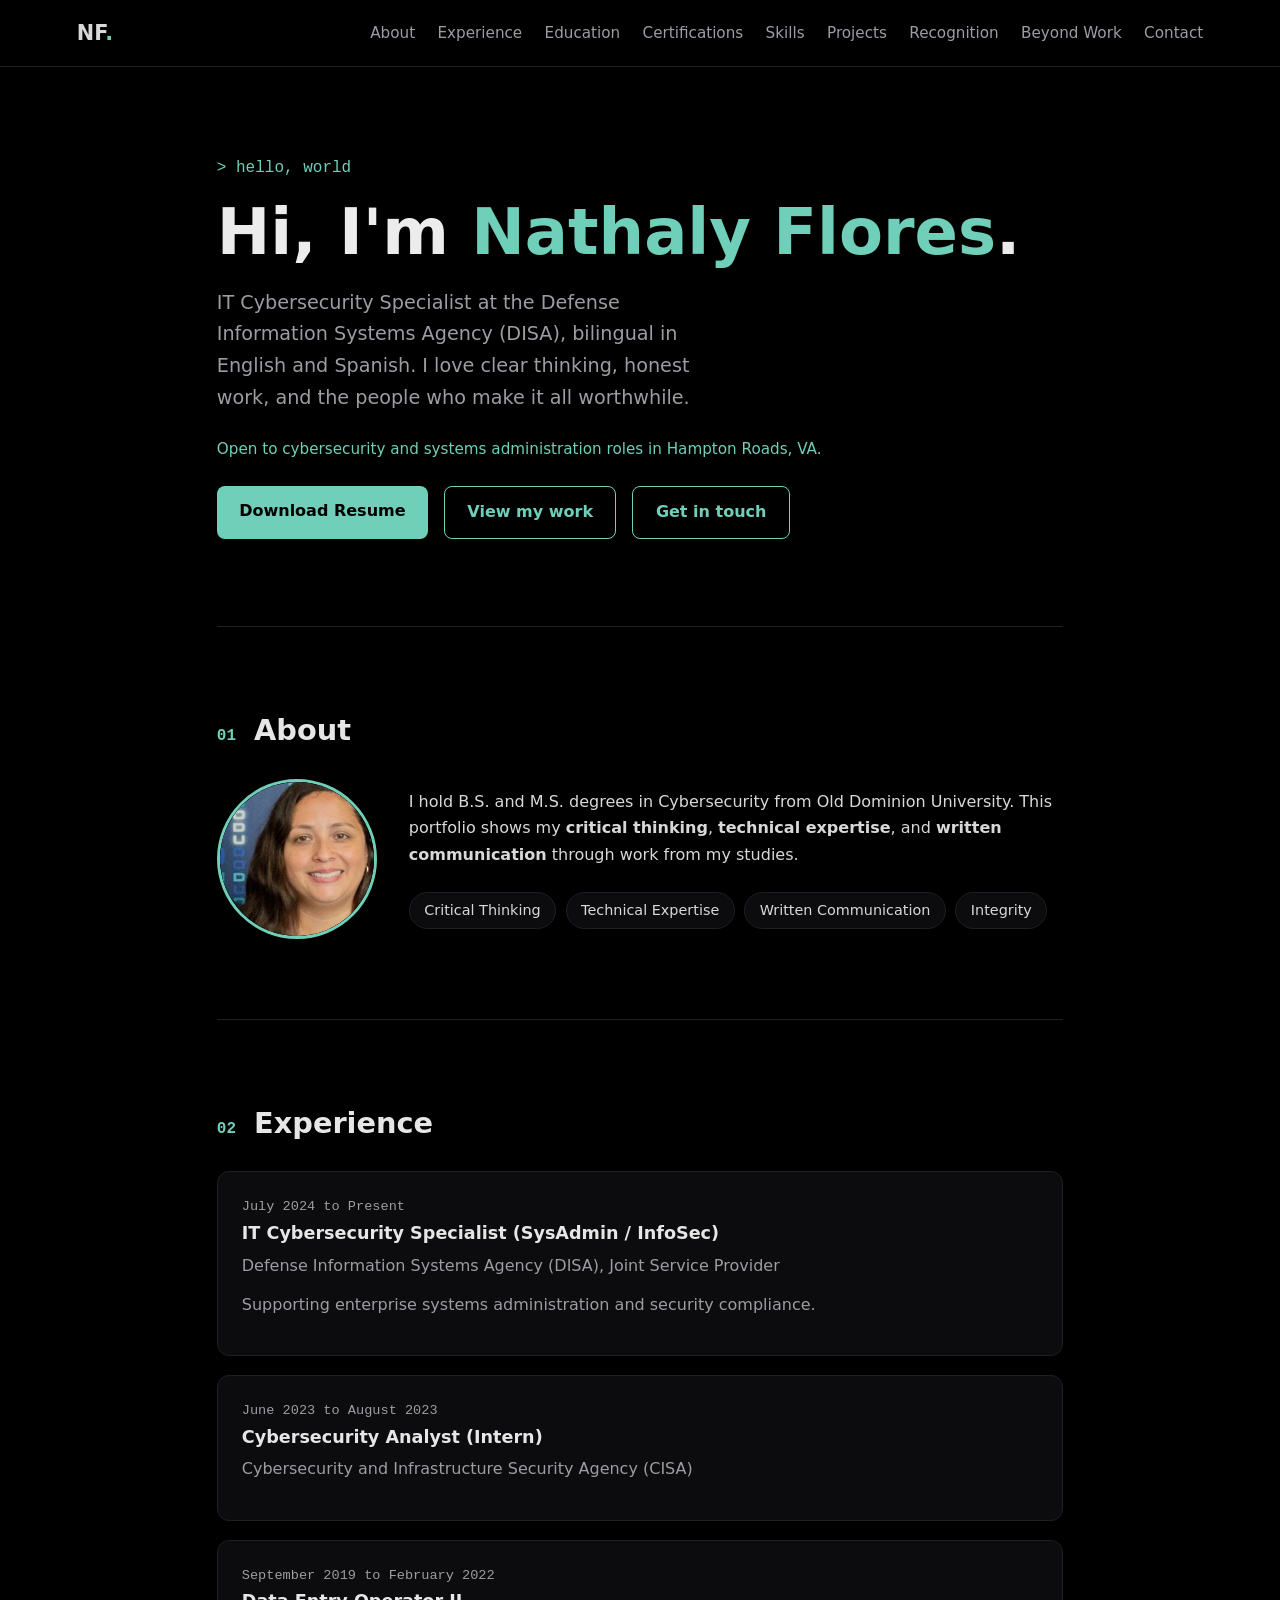
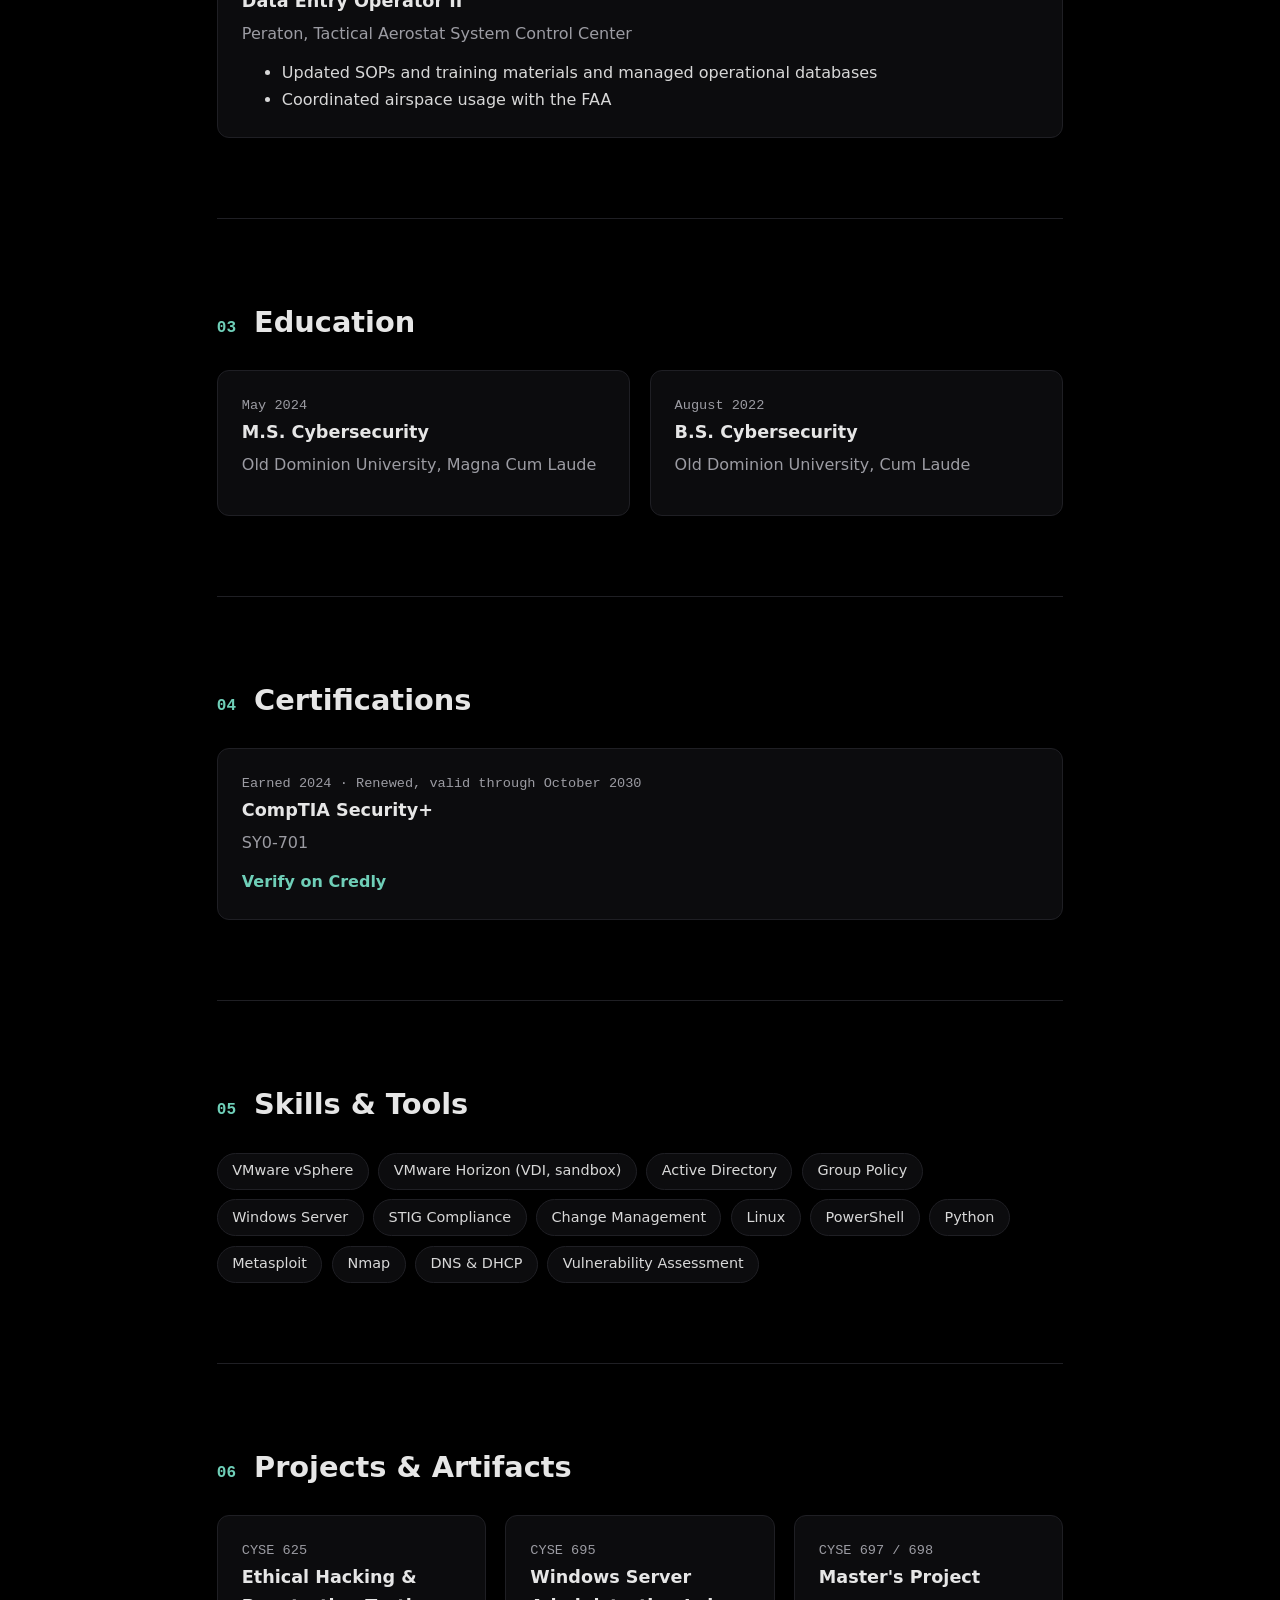
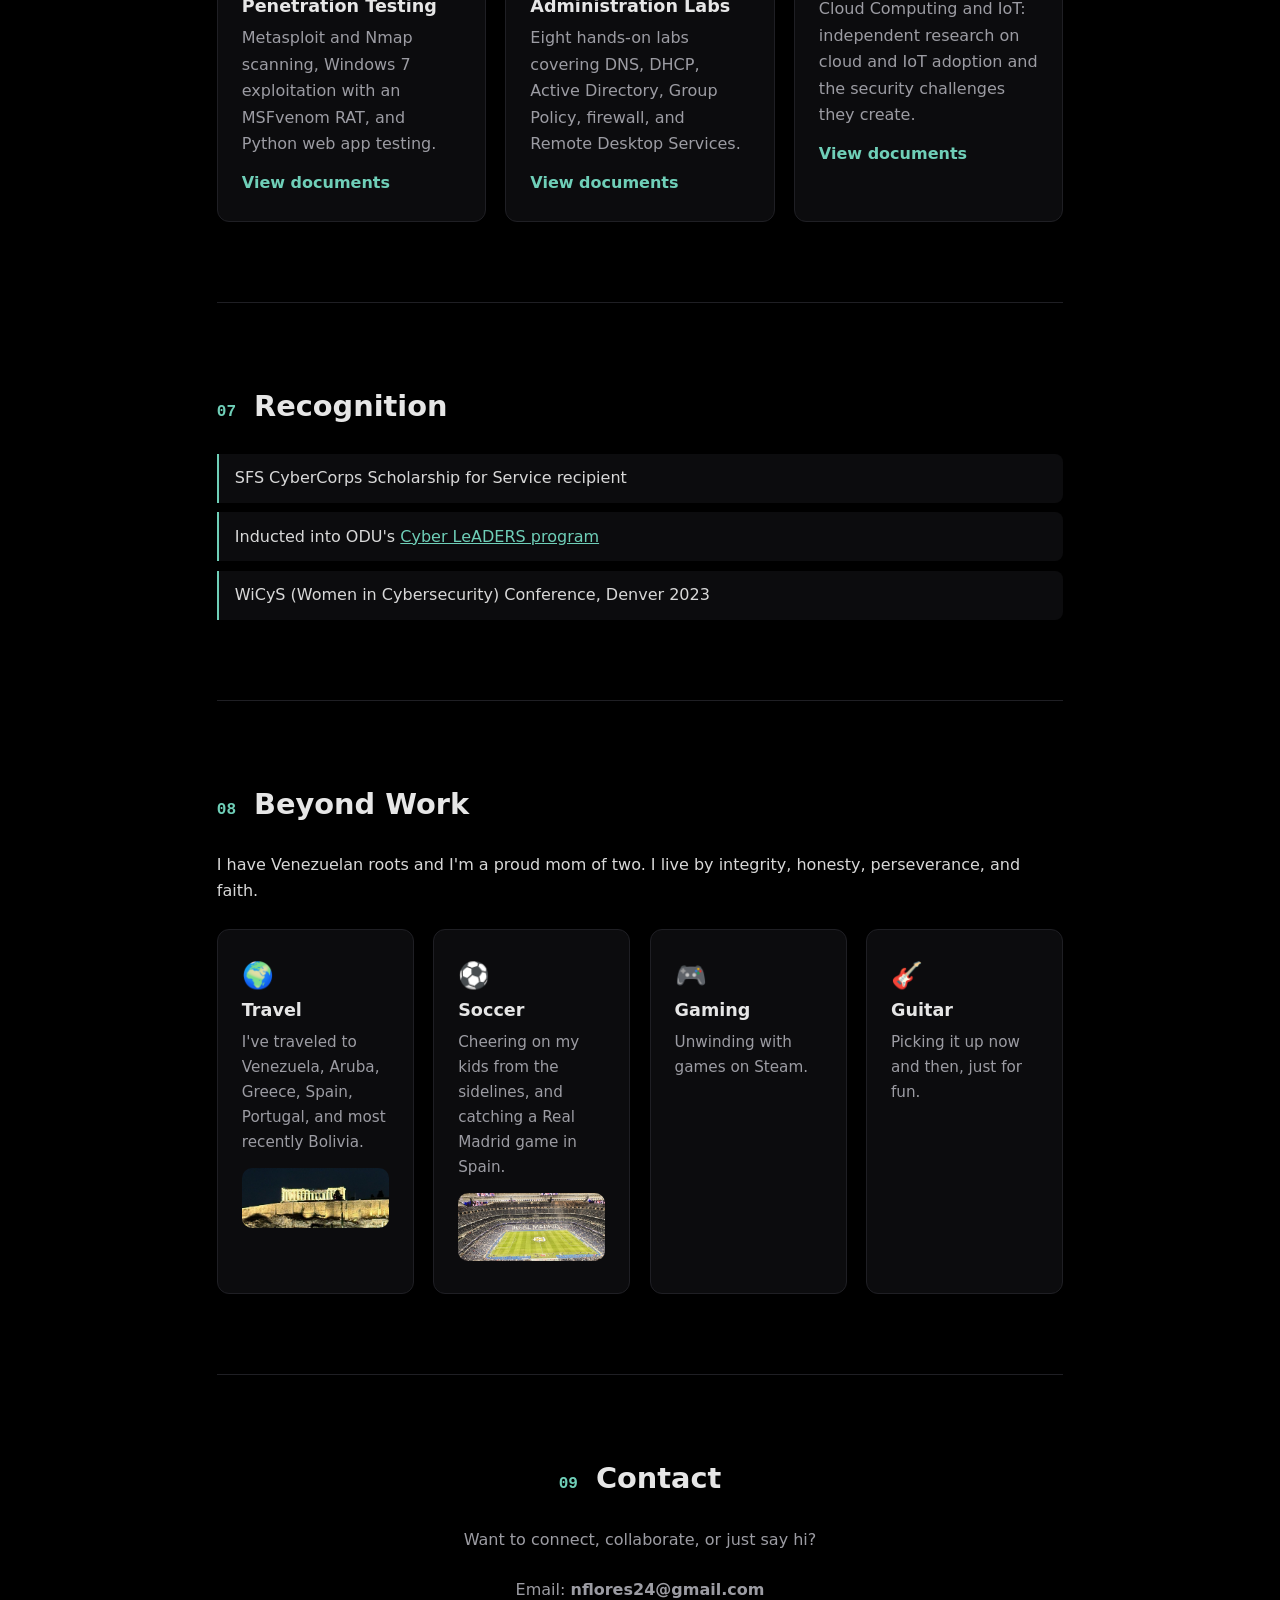
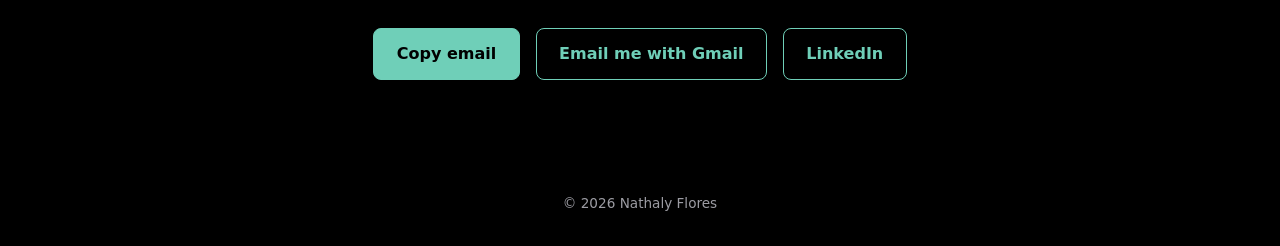
==== index.html @ aa234d03 "Add Credly verification link" ====
<!DOCTYPE html>
<html lang="en">
<head>
<meta charset="UTF-8">
<meta name="viewport" content="width=device-width, initial-scale=1">
<title>Nathaly Flores | Cybersecurity</title>
<meta name="description" content="Nathaly Flores, cybersecurity professional and Old Dominion University graduate.">
<link rel="icon" href="favicon.png" type="image/png">
<link rel="apple-touch-icon" href="apple-touch-icon.png">
<meta property="og:type" content="website">
<meta property="og:url" content="https://nathaly-flores.github.io/">
<meta property="og:title" content="Nathaly Flores | Cybersecurity">
<meta property="og:description" content="IT Cybersecurity Specialist, Security+ certified, M.S. Cybersecurity from Old Dominion University.">
<meta property="og:image" content="https://nathaly-flores.github.io/og-image.png">
<meta name="twitter:card" content="summary_large_image">
<link rel="stylesheet" href="style.css?v=7">
</head>
<body>
<a class="skip" href="#main">Skip to content</a>
<header class="nav">
  <a class="logo" href="#top">NF<span>.</span></a>
  <nav aria-label="Main">
    <a href="#about">About</a><a href="#experience">Experience</a><a href="#education">Education</a><a href="#certifications">Certifications</a><a href="#skills">Skills</a><a href="#projects">Projects</a><a href="#recognition">Recognition</a><a href="#beyond">Beyond Work</a><a href="#contact">Contact</a>
  </nav>
</header>
<main id="main">
<section class="hero" id="top">
  <p class="eyebrow">&gt; hello, world</p>
  <h1>Hi, I'm <span class="accent">Nathaly Flores</span>.</h1>
  <p class="lead">IT Cybersecurity Specialist at the Defense Information Systems Agency (DISA), bilingual in English and Spanish. I love clear thinking, honest work, and the people who make it all worthwhile.</p>
  <p class="open-to">Open to cybersecurity and systems administration roles in Hampton Roads, VA.</p>
  <div class="cta"><a class="btn" href="docs/Nathaly_Flores_Resume.pdf" target="_blank" rel="noopener">Download Resume</a><a class="btn ghost" href="#projects">View my work</a><a class="btn ghost" href="#contact">Get in touch</a></div>
</section>
<section id="about">
  <h2><span class="num">01</span> About</h2>
  <div class="about-wrap"><img class="headshot" src="headshot.jpg?v=2" alt="Nathaly Flores" width="160" height="160"><div>
    <p>I hold B.S. and M.S. degrees in Cybersecurity from Old Dominion University. This portfolio shows my <strong>critical thinking</strong>, <strong>technical expertise</strong>, and <strong>written communication</strong> through work from my studies.</p>
  <ul class="tags" aria-label="Strengths"><li>Critical Thinking</li><li>Technical Expertise</li><li>Written Communication</li><li>Integrity</li></ul>
  </div></div>
</section>
<section id="experience">
  <h2><span class="num">02</span> Experience</h2>
  <div class="grid one">
    <article class="card"><p class="meta">July 2024 to Present</p><h3>IT Cybersecurity Specialist (SysAdmin / InfoSec)</h3><p>Defense Information Systems Agency (DISA), Joint Service Provider</p><p>Supporting enterprise systems administration and security compliance.</p></article>
    <article class="card"><p class="meta">June 2023 to August 2023</p><h3>Cybersecurity Analyst (Intern)</h3><p>Cybersecurity and Infrastructure Security Agency (CISA)</p></article>
    <article class="card"><p class="meta">September 2019 to February 2022</p><h3>Data Entry Operator II</h3><p>Peraton, Tactical Aerostat System Control Center</p><ul><li>Updated SOPs and training materials and managed operational databases</li><li>Coordinated airspace usage with the FAA</li></ul></article>
  </div>
</section>
<section id="education">
  <h2><span class="num">03</span> Education</h2>
  <div class="grid two">
    <article class="card"><p class="meta">May 2024</p><h3>M.S. Cybersecurity</h3><p>Old Dominion University, Magna Cum Laude</p></article>
    <article class="card"><p class="meta">August 2022</p><h3>B.S. Cybersecurity</h3><p>Old Dominion University, Cum Laude</p></article>
  </div>
</section>
<section id="certifications">
  <h2><span class="num">04</span> Certifications</h2>
  <div class="grid two">
    <article class="card"><p class="meta">Earned 2024 &middot; Renewed, valid through October 2030</p><h3>CompTIA Security+</h3><p>SY0-701</p><a href="https://www.credly.com/badges/e518ff5c-3760-4cd5-b169-6aeed99cee49" target="_blank" rel="noopener">Verify on Credly<span class="sr-only"> (opens in new tab)</span></a></article>
  </div>
</section>
<section id="skills">
  <h2><span class="num">05</span> Skills &amp; Tools</h2>
  <ul class="tags" aria-label="Skills and tools"><li>VMware vSphere</li><li>VMware Horizon (VDI, sandbox)</li><li>Active Directory</li><li>Group Policy</li><li>Windows Server</li><li>STIG Compliance</li><li>Change Management</li><li>Linux</li><li>PowerShell</li><li>Python</li><li>Metasploit</li><li>Nmap</li><li>DNS &amp; DHCP</li><li>Vulnerability Assessment</li></ul>
</section>
<section id="projects">
  <h2><span class="num">06</span> Projects &amp; Artifacts</h2>
  <div class="grid three">
    <article class="card"><p class="meta">CYSE 625</p><h3>Ethical Hacking &amp; Penetration Testing</h3><p>Metasploit and Nmap scanning, Windows 7 exploitation with an MSFvenom RAT, and Python web app testing.</p><a href="projects.html#cyse625" target="_blank" rel="noopener">View documents<span class="sr-only"> (opens in new tab)</span></a></article>
    <article class="card"><p class="meta">CYSE 695</p><h3>Windows Server Administration Labs</h3><p>Eight hands-on labs covering DNS, DHCP, Active Directory, Group Policy, firewall, and Remote Desktop Services.</p><a href="projects.html#cyse695" target="_blank" rel="noopener">View documents<span class="sr-only"> (opens in new tab)</span></a></article>
    <article class="card"><p class="meta">CYSE 697 / 698</p><h3>Master's Project</h3><p>Cloud Computing and IoT: independent research on cloud and IoT adoption and the security challenges they create.</p><a href="docs/CYSE698_Masters_Project.pdf" target="_blank" rel="noopener">View documents<span class="sr-only"> (opens in new tab)</span></a></article>
  </div>
</section>
<section id="recognition">
  <h2><span class="num">07</span> Recognition</h2>
  <ul class="rec">
    <li>SFS CyberCorps Scholarship for Service recipient</li>
    <li>Inducted into ODU's <a href="https://ww1.odu.edu/news/2022/9/cyber_leaders" target="_blank" rel="noopener">Cyber LeADERS program<span class="sr-only"> (opens in new tab)</span></a></li>
    <li>WiCyS (Women in Cybersecurity) Conference, Denver 2023</li>
  </ul>
</section>
<section id="beyond">
  <h2><span class="num">08</span> Beyond Work</h2>
  <p>I have Venezuelan roots and I'm a proud mom of two. I live by integrity, honesty, perseverance, and faith.</p>
  <div class="grid four">
    <div class="mini"><span aria-hidden="true">🌍</span><h3>Travel</h3><p>I've traveled to Venezuela, Aruba, Greece, Spain, Portugal, and most recently Bolivia.</p><img class="travel" src="acropolis.jpg?v=1" alt="The Acropolis in Athens, Greece, lit up at night" loading="lazy"></div>
    <div class="mini"><span aria-hidden="true">⚽</span><h3>Soccer</h3><p>Cheering on my kids from the sidelines, and catching a Real Madrid game in Spain.</p><img class="travel" src="soccer.jpg?v=1" alt="Real Madrid stadium in Madrid, Spain" loading="lazy"></div>
    <div class="mini"><span aria-hidden="true">🎮</span><h3>Gaming</h3><p>Unwinding with games on Steam.</p></div>
    <div class="mini"><span aria-hidden="true">🎸</span><h3>Guitar</h3><p>Picking it up now and then, just for fun.</p></div>
  </div>
</section>
<section id="contact" class="contact">
  <h2><span class="num">09</span> Contact</h2>
  <p>Want to connect, collaborate, or just say hi?</p>
  <p class="email-line">Email: <strong>nflores24@gmail.com</strong></p>
  <div class="cta"><button class="btn" type="button" onclick="navigator.clipboard.writeText('nflores24@gmail.com').then(()=>{this.textContent='Copied!'})">Copy email</button><a class="btn ghost" href="https://mail.google.com/mail/?view=cm&amp;fs=1&amp;to=nflores24@gmail.com" target="_blank" rel="noopener">Email me with Gmail</a><a class="btn ghost" href="https://www.linkedin.com/in/nathaly-flores-a7225b17a/" target="_blank" rel="noopener">LinkedIn</a></div>
</section>
</main>
<footer><p>&copy; 2026 Nathaly Flores</p></footer>
</body>
</html>
---- style.css ----
:root{--bg:#000;--panel:#0c0c0e;--text:#d8d8d8;--muted:#9c9ca3;--accent:#6fcfb8;--warm:#e0a98a;--border:#1f1f24}
*{box-sizing:border-box;margin:0}
html{scroll-behavior:smooth}
body{font-family:system-ui,-apple-system,"Segoe UI",Roboto,sans-serif;background:var(--bg);color:var(--text);line-height:1.65}
a{color:var(--accent)}
a:focus-visible{outline:2px solid var(--warm);outline-offset:3px}
.skip{position:absolute;left:-999px}.skip:focus{left:1rem;top:1rem;background:var(--accent);color:#000;padding:.5rem;z-index:10}
.nav{position:sticky;top:0;display:flex;justify-content:space-between;align-items:center;padding:1rem 6vw;background:rgba(0,0,0,.88);backdrop-filter:blur(8px);border-bottom:1px solid var(--border);z-index:5}
.logo{font-weight:800;font-size:1.3rem;color:var(--text);text-decoration:none}.logo span{color:var(--accent)}
nav a{color:var(--muted);text-decoration:none;margin-left:1.4rem;font-size:.95rem}nav a:hover{color:var(--accent)}
main{max-width:1000px;margin:0 auto;padding:0 6vw}
section{padding:5rem 0;border-bottom:1px solid var(--border)}
.hero{min-height:560px;display:flex;flex-direction:column;justify-content:center}
.eyebrow{font-family:ui-monospace,Menlo,monospace;color:var(--accent);margin-bottom:1rem}
h1{font-size:clamp(2.3rem,6vw,4rem);line-height:1.1;color:#ececec}
h2,h3{color:#e6e6e6}
.accent{color:var(--accent)}
.lead{font-size:1.2rem;color:var(--muted);max-width:42ch;margin:1.2rem 0 2rem}
.cta{display:flex;gap:1rem;flex-wrap:wrap}
.btn{display:inline-block;padding:.75rem 1.4rem;border-radius:8px;background:var(--accent);color:#000;font-weight:600;text-decoration:none}
.btn.ghost{background:transparent;color:var(--accent);border:1px solid var(--accent)}
h2{font-size:1.8rem;margin-bottom:1.5rem}.num{font-family:ui-monospace,monospace;color:var(--accent);font-size:1rem;margin-right:.5rem}
h3{font-size:1.1rem;margin-bottom:.3rem}
.muted,.meta{color:var(--muted)}.meta{font-family:ui-monospace,monospace;font-size:.85rem}
.tags{list-style:none;padding:0;display:flex;flex-wrap:wrap;gap:.6rem;margin-top:1.5rem}
.tags li{border:1px solid var(--border);background:var(--panel);padding:.35rem .9rem;border-radius:999px;font-size:.9rem}
.grid{display:grid;gap:1.2rem;margin-top:1.5rem}.two{grid-template-columns:repeat(auto-fit,minmax(260px,1fr))}.three{grid-template-columns:repeat(auto-fit,minmax(240px,1fr))}.four{grid-template-columns:repeat(auto-fit,minmax(180px,1fr))}
.card,.mini{background:var(--panel);border:1px solid var(--border);border-radius:12px;padding:1.5rem}
.card:hover{border-color:#2f5f55}
.placeholder{border-style:dashed}.placeholder p{color:var(--muted);margin-bottom:.8rem}
.soon{font-size:.9rem;color:var(--muted);font-style:italic}
.badge{display:inline-block;font-size:.75rem;background:rgba(224,169,138,.12);color:var(--warm);padding:.15rem .6rem;border-radius:6px;margin-bottom:.7rem}
.mini span{font-size:1.6rem}.mini p{color:var(--muted);font-size:.95rem}
.contact{text-align:center;border:none}.contact p{color:var(--muted);margin-bottom:1.5rem}
footer{text-align:center;padding:2rem;color:var(--muted);font-size:.85rem}
@media(max-width:640px){nav{display:none}section{padding:3.5rem 0}}
@media(prefers-reduced-motion:reduce){html{scroll-behavior:auto}}
.card a{font-weight:600;text-decoration:none}.card a:hover{text-decoration:underline}
.card p:not(.meta){color:var(--muted);margin-bottom:.8rem}
.rec{list-style:none;padding:0;display:grid;gap:.6rem}
.rec li{padding:.7rem 1rem;border-left:2px solid var(--accent);background:var(--panel);border-radius:0 8px 8px 0}
.sr-only{position:absolute;width:1px;height:1px;overflow:hidden;clip:rect(0 0 0 0)}
.one{grid-template-columns:1fr}
button.btn{border:0;font:inherit;font-weight:600;cursor:pointer}.email-line{margin-bottom:1rem}
#contact .cta{display:flex;justify-content:center;flex-wrap:wrap;gap:1rem}#contact button.btn{font-size:1rem;padding:.75rem 1.4rem;border:1px solid var(--accent)}

.about-wrap{display:flex;gap:2rem;align-items:center}.headshot{width:160px;height:160px;border-radius:50%;border:3px solid var(--accent,#6fcfb8);flex-shrink:0;object-fit:cover}.travel{width:100%;border-radius:10px;margin-top:.8rem}
@media(max-width:640px){.about-wrap{flex-direction:column;text-align:center}}
.open-to{color:var(--accent,#6fcfb8);font-size:.95rem;margin:-.5rem 0 1.5rem}
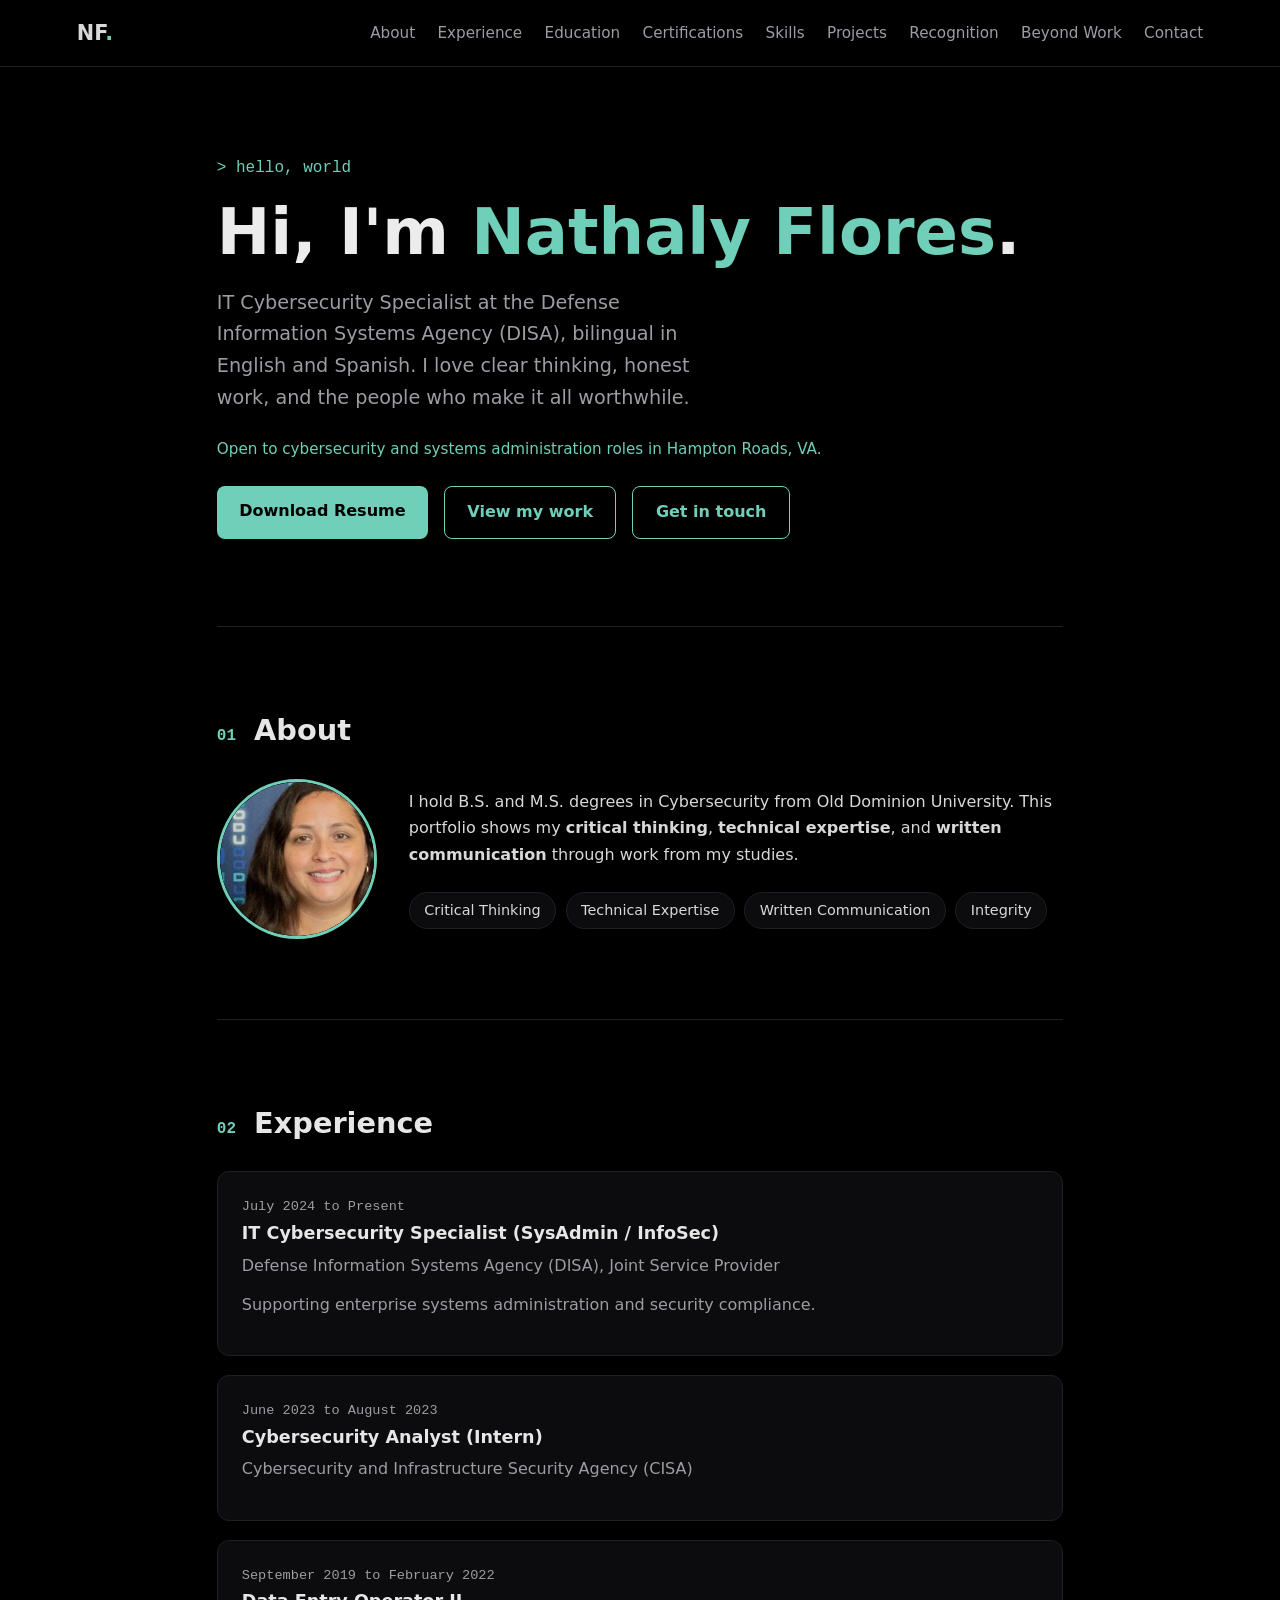
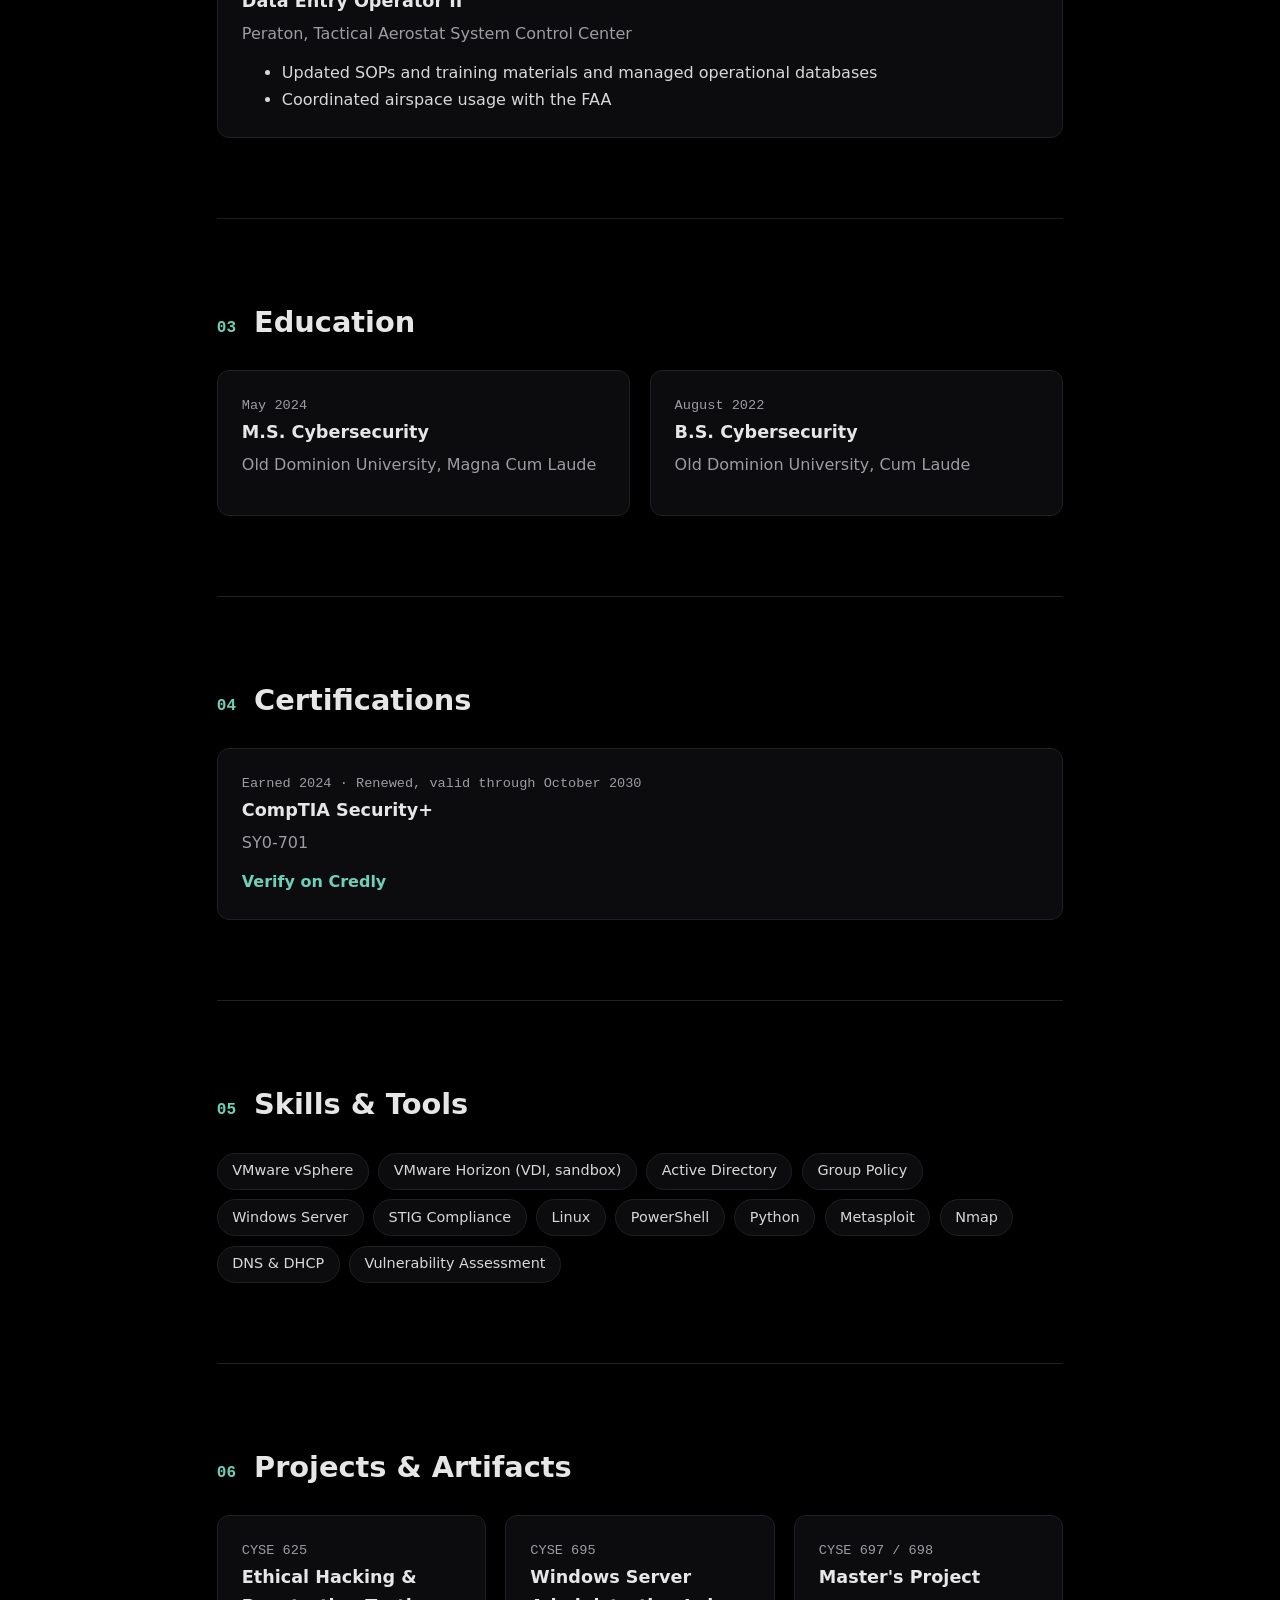
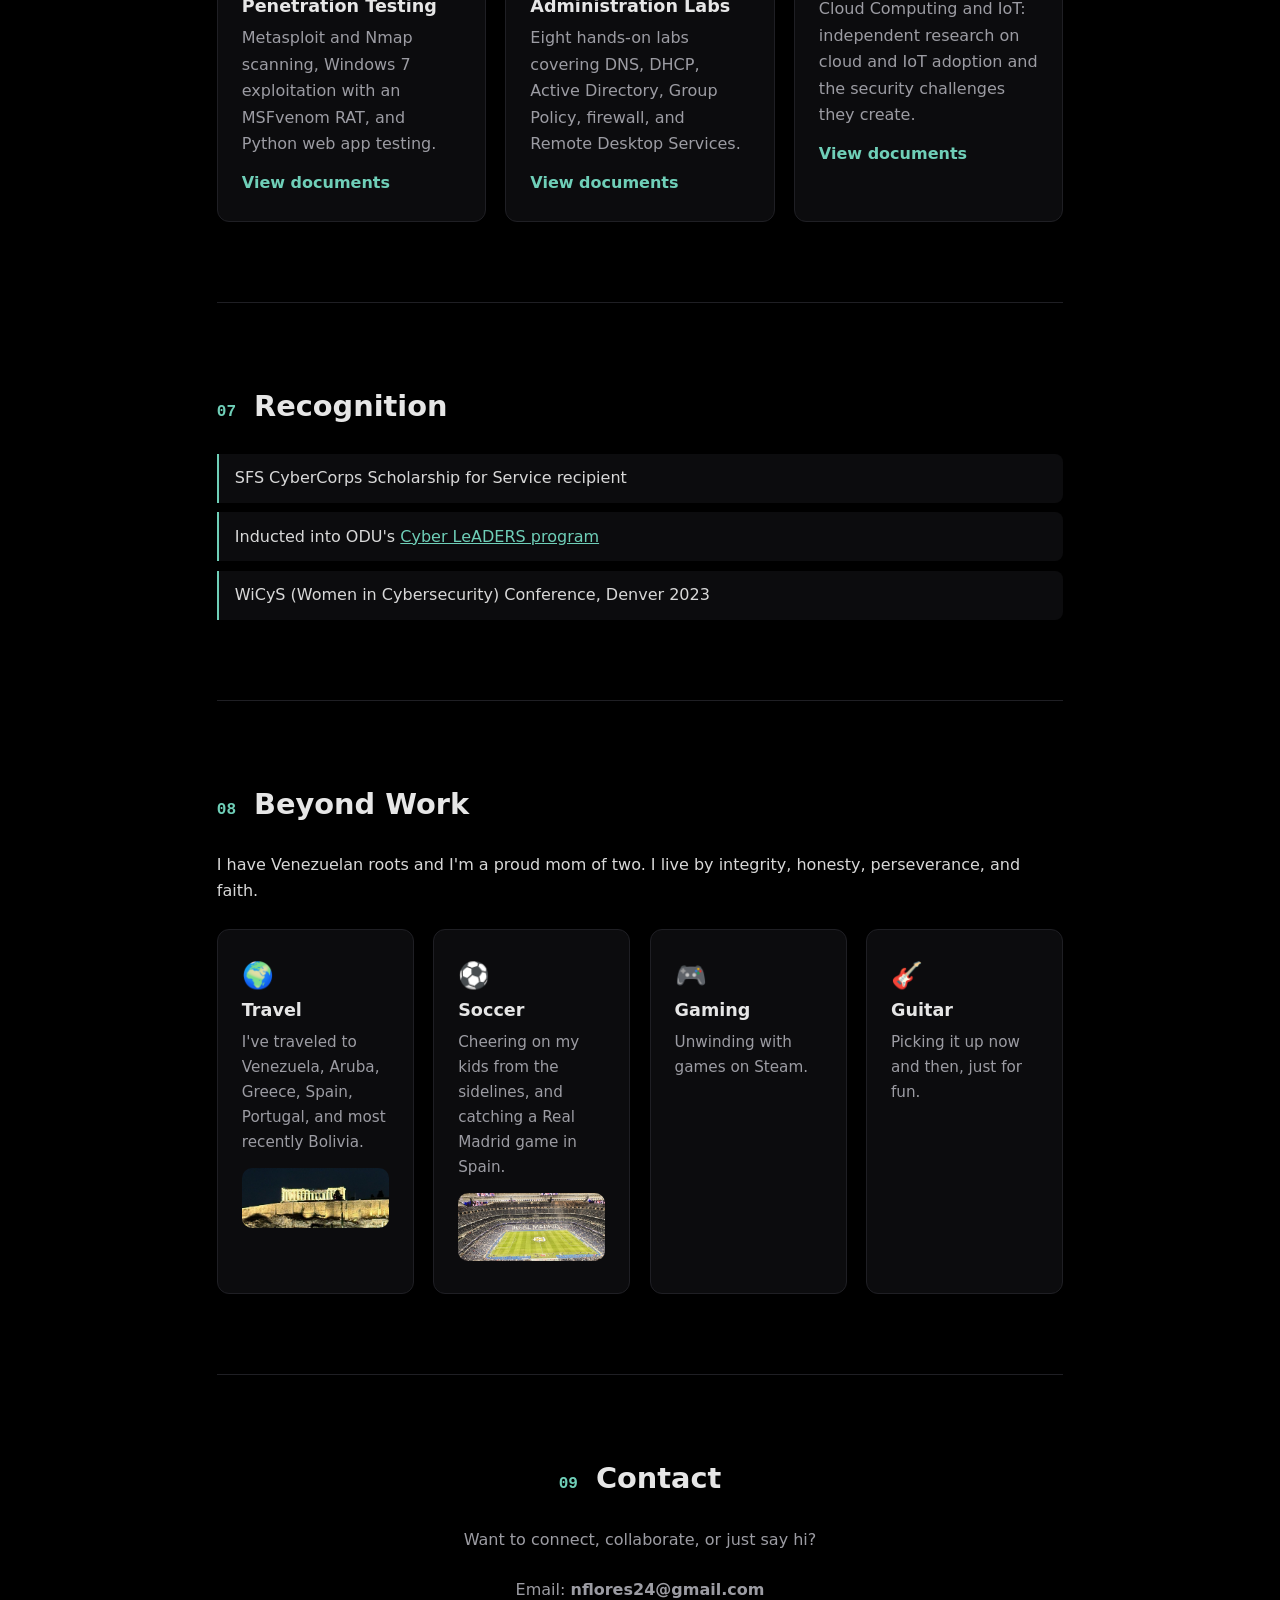
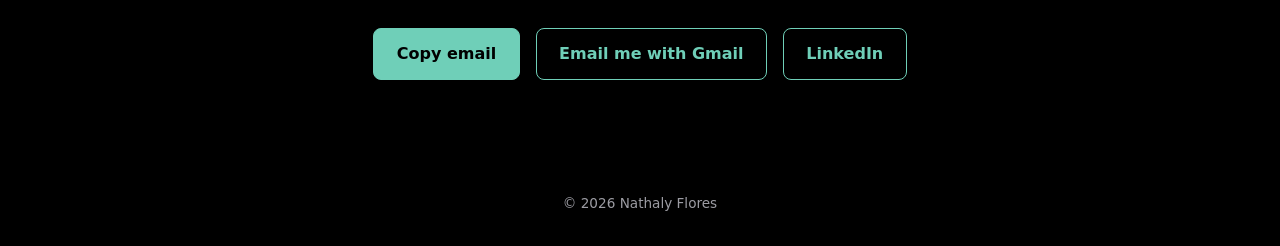
==== commit 030af097: "Remove Change Management skill" ====
--- a/index.html
+++ b/index.html
@@ -61,7 +61,7 @@
 </section>
 <section id="skills">
   <h2><span class="num">05</span> Skills &amp; Tools</h2>
-  <ul class="tags" aria-label="Skills and tools"><li>VMware vSphere</li><li>VMware Horizon (VDI, sandbox)</li><li>Active Directory</li><li>Group Policy</li><li>Windows Server</li><li>STIG Compliance</li><li>Change Management</li><li>Linux</li><li>PowerShell</li><li>Python</li><li>Metasploit</li><li>Nmap</li><li>DNS &amp; DHCP</li><li>Vulnerability Assessment</li></ul>
+  <ul class="tags" aria-label="Skills and tools"><li>VMware vSphere</li><li>VMware Horizon (VDI, sandbox)</li><li>Active Directory</li><li>Group Policy</li><li>Windows Server</li><li>STIG Compliance</li><li>Linux</li><li>PowerShell</li><li>Python</li><li>Metasploit</li><li>Nmap</li><li>DNS &amp; DHCP</li><li>Vulnerability Assessment</li></ul>
 </section>
 <section id="projects">
   <h2><span class="num">06</span> Projects &amp; Artifacts</h2>
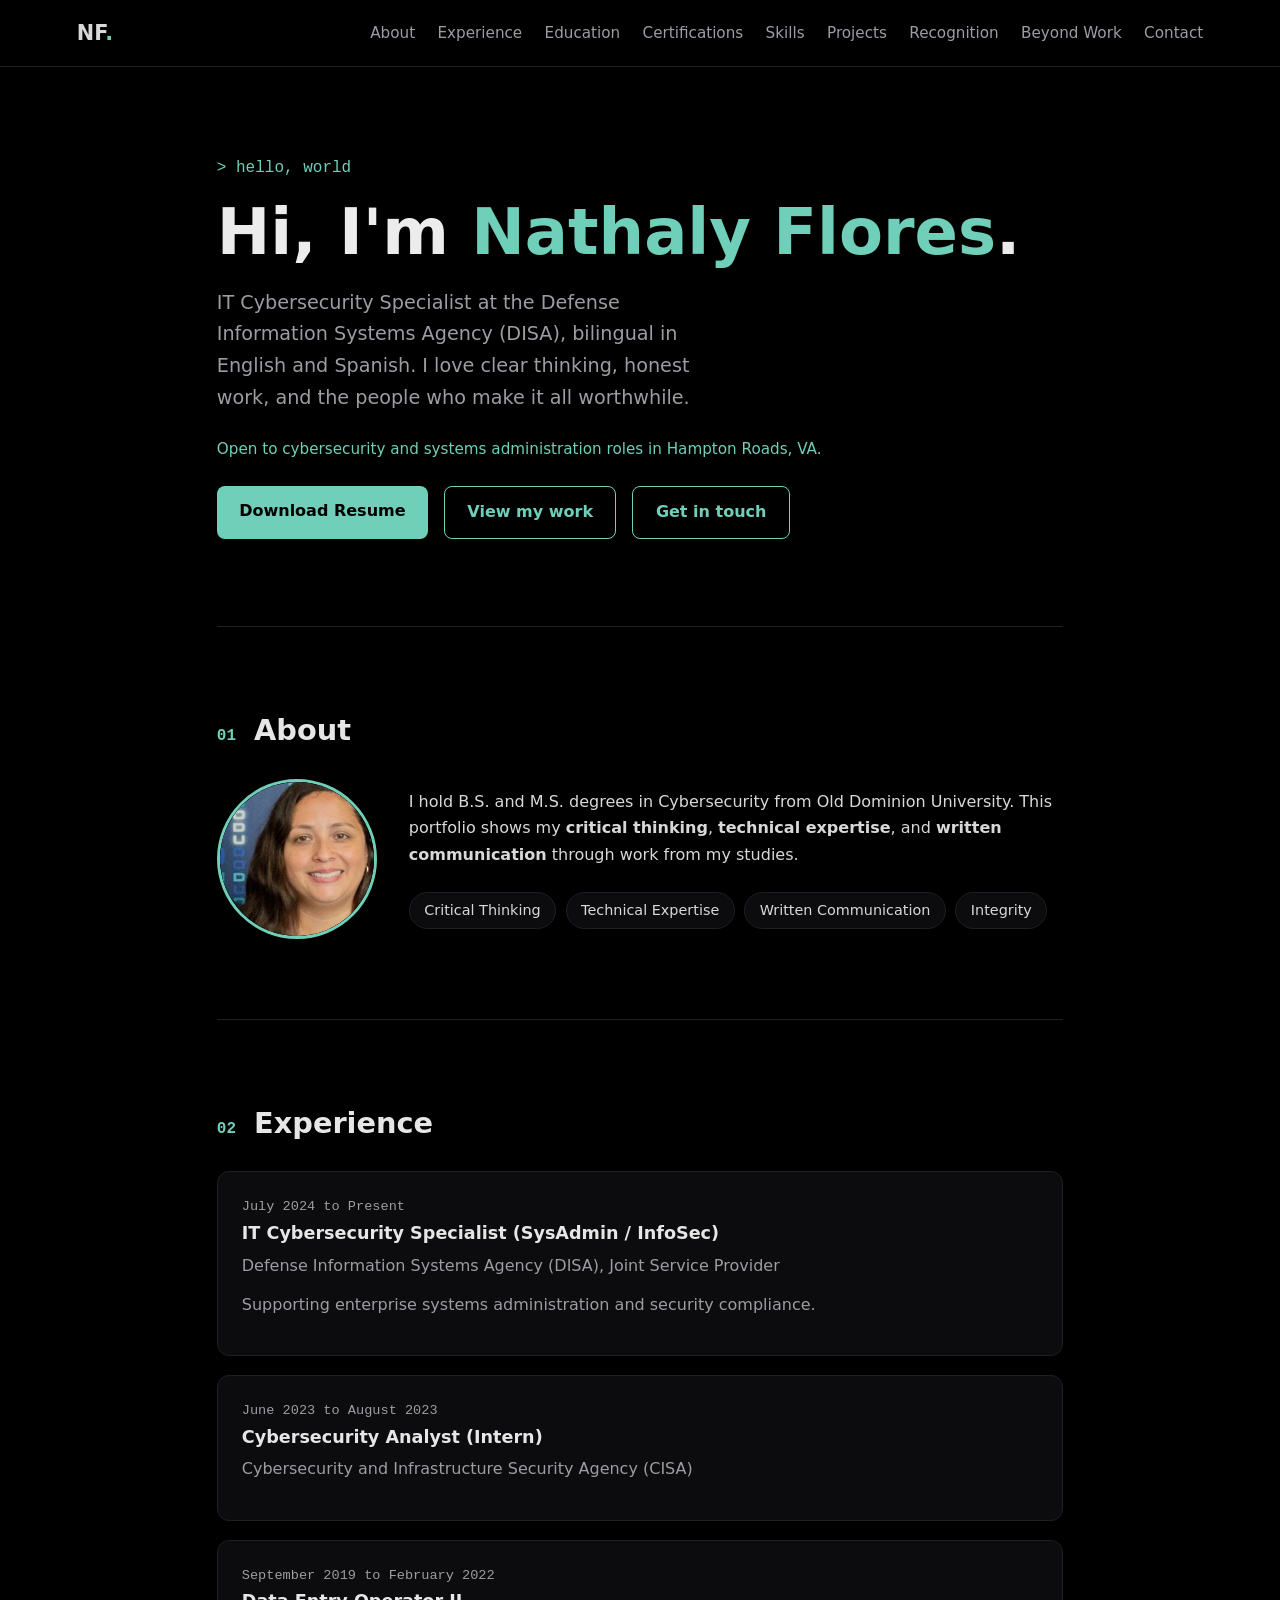
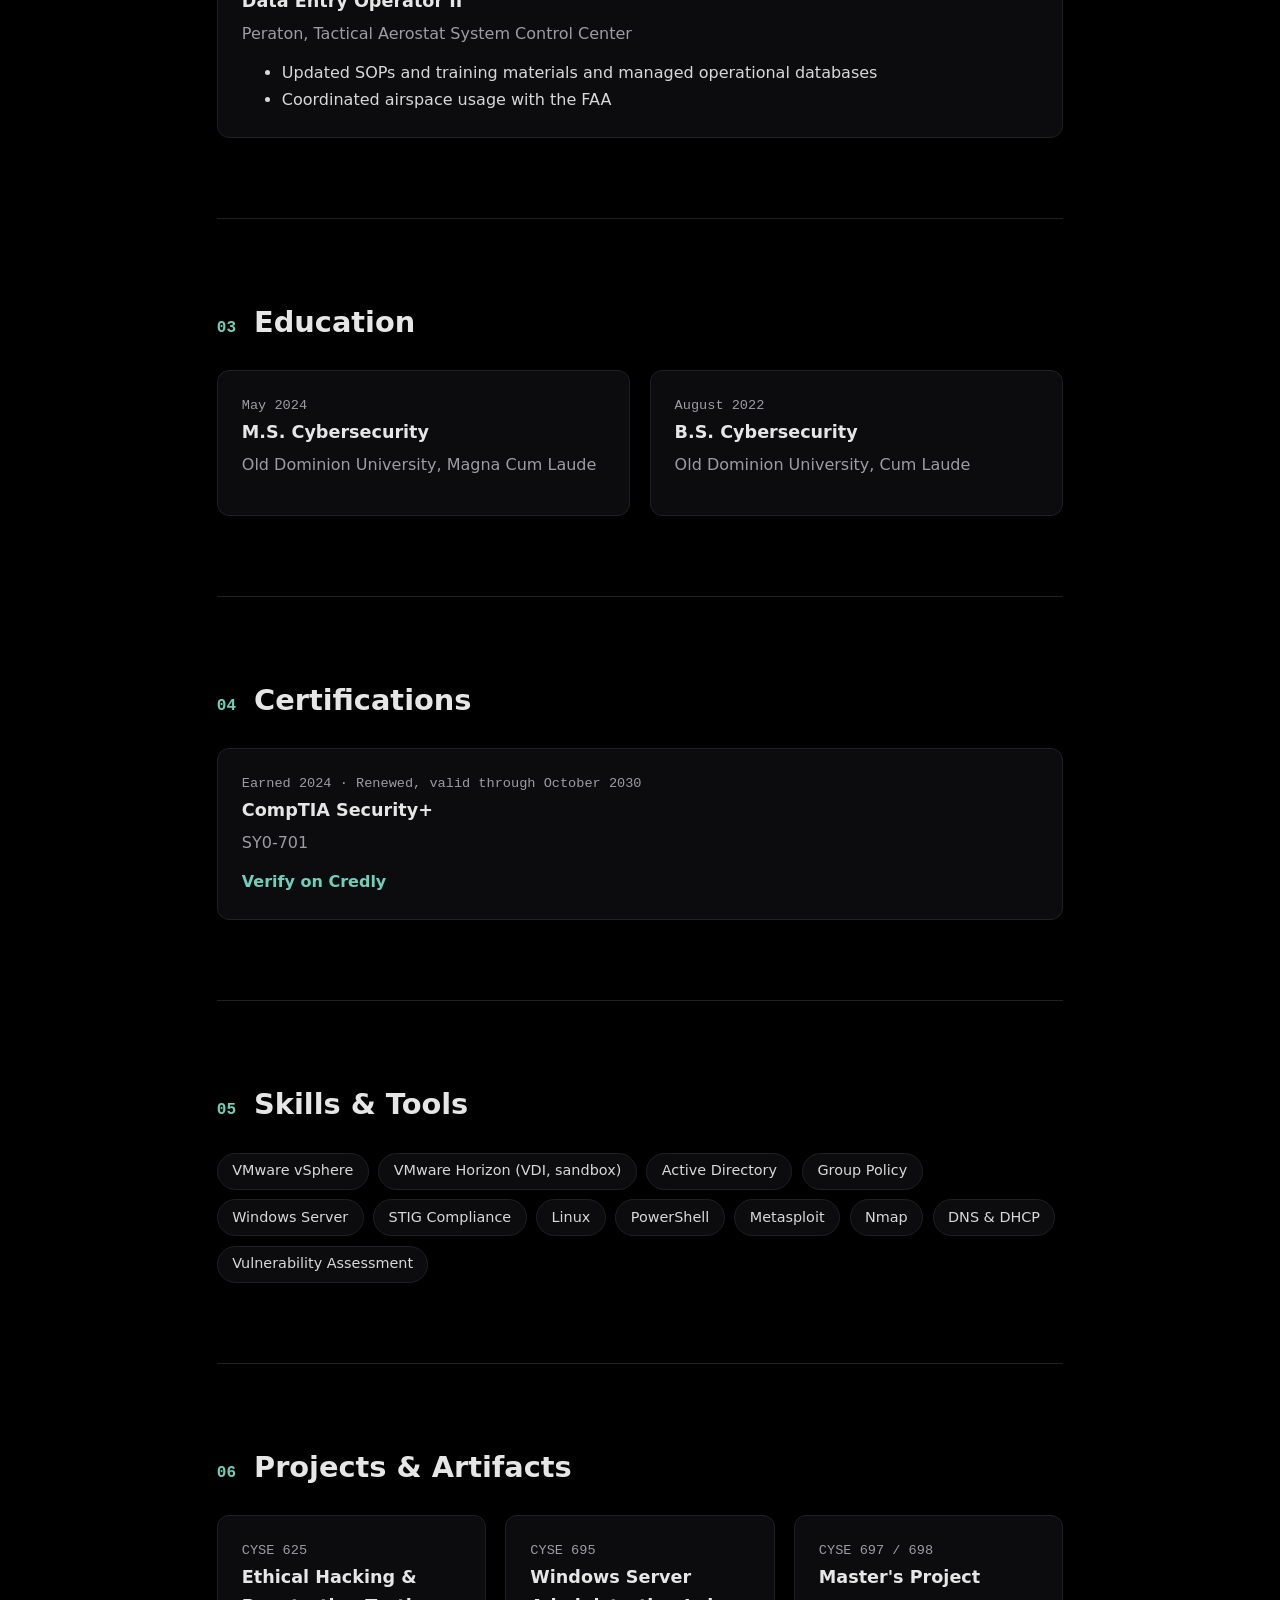
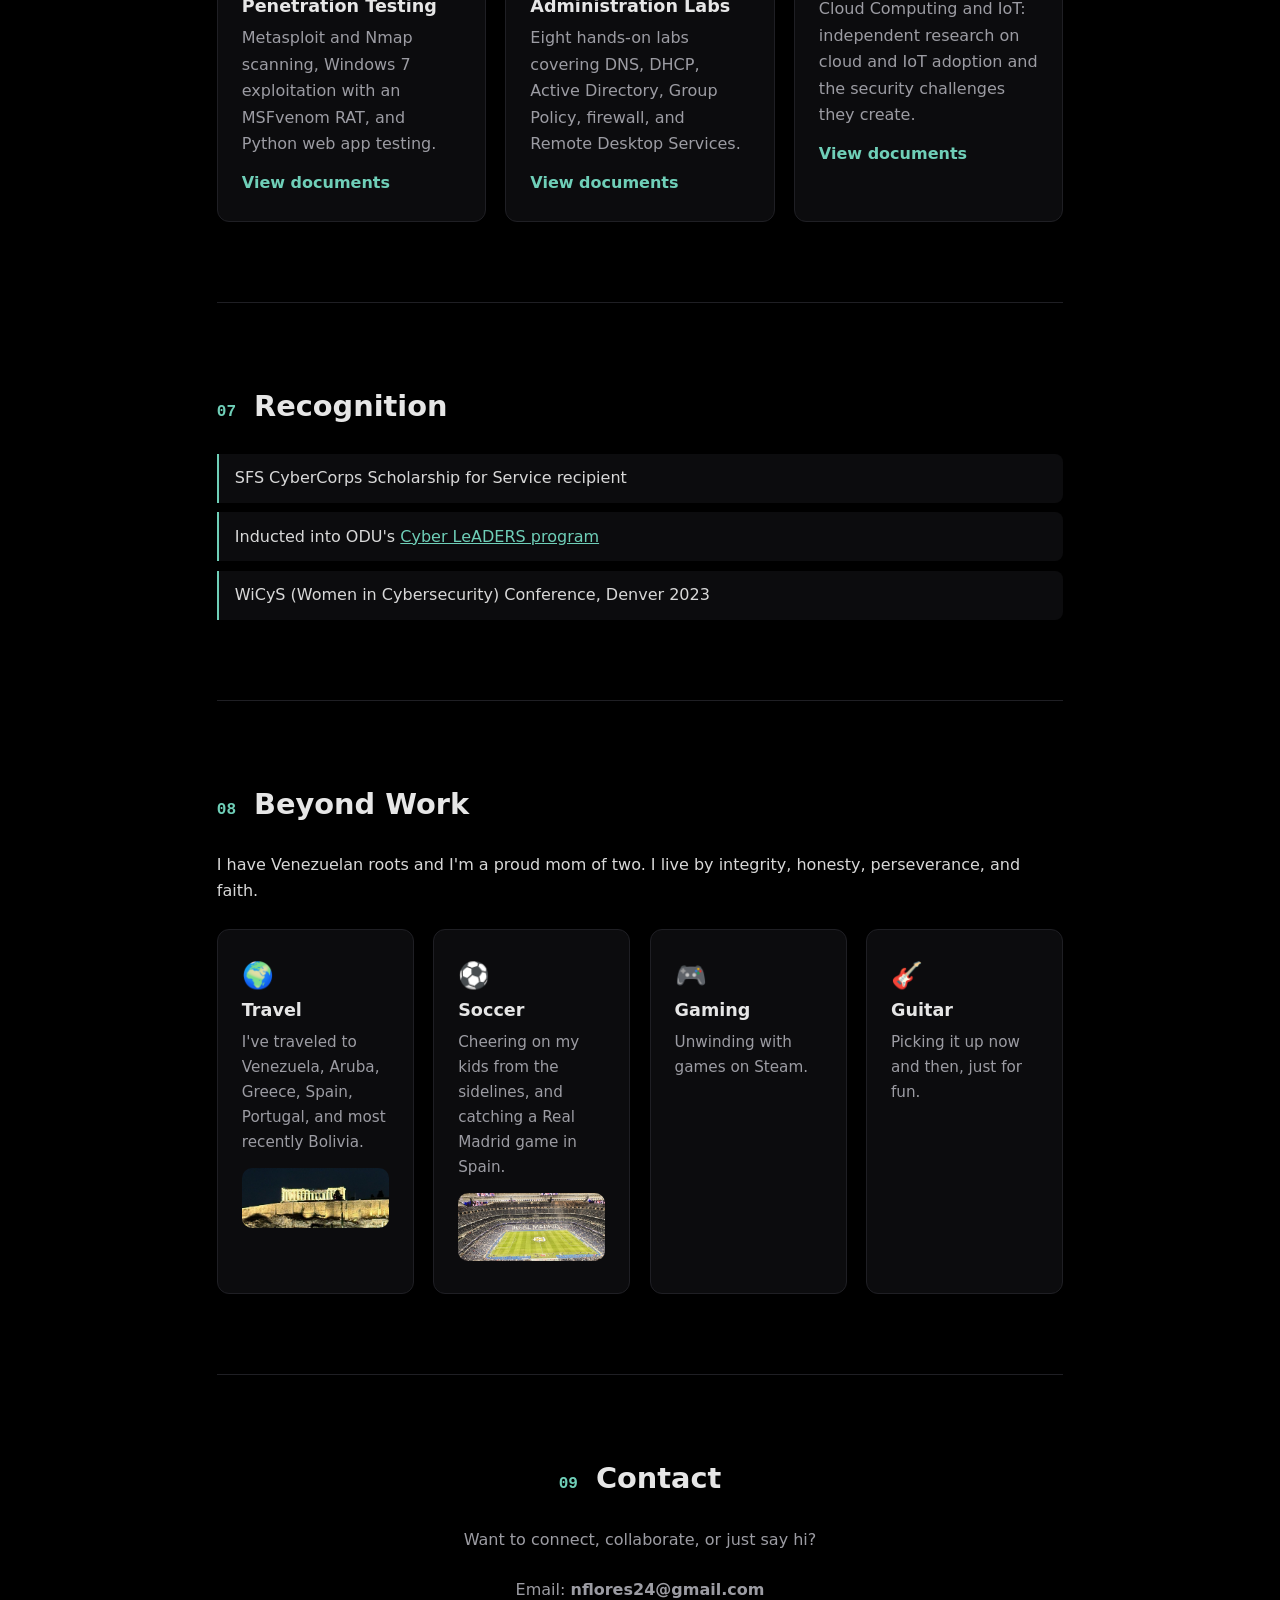
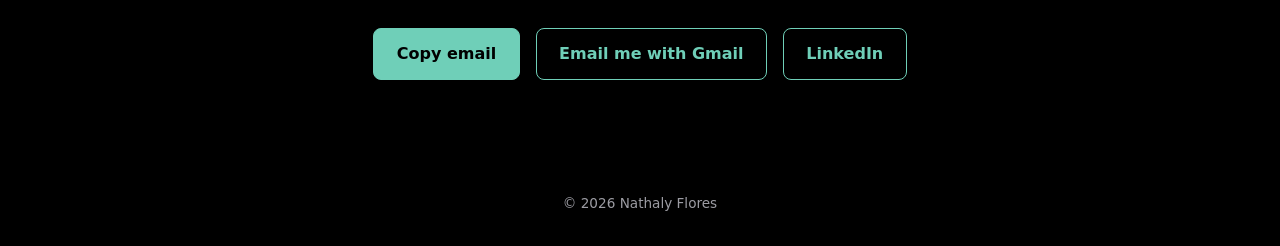
==== commit 7b9b8c23: "Remove Python skill" ====
--- a/index.html
+++ b/index.html
@@ -29,7 +29,7 @@
   <h1>Hi, I'm <span class="accent">Nathaly Flores</span>.</h1>
   <p class="lead">IT Cybersecurity Specialist at the Defense Information Systems Agency (DISA), bilingual in English and Spanish. I love clear thinking, honest work, and the people who make it all worthwhile.</p>
   <p class="open-to">Open to cybersecurity and systems administration roles in Hampton Roads, VA.</p>
-  <div class="cta"><a class="btn" href="docs/Nathaly_Flores_Resume.pdf" target="_blank" rel="noopener">Download Resume</a><a class="btn ghost" href="#projects">View my work</a><a class="btn ghost" href="#contact">Get in touch</a></div>
+  <div class="cta"><a class="btn" href="docs/Nathaly_Flores_Resume.pdf?v=3" target="_blank" rel="noopener">Download Resume</a><a class="btn ghost" href="#projects">View my work</a><a class="btn ghost" href="#contact">Get in touch</a></div>
 </section>
 <section id="about">
   <h2><span class="num">01</span> About</h2>
@@ -61,7 +61,7 @@
 </section>
 <section id="skills">
   <h2><span class="num">05</span> Skills &amp; Tools</h2>
-  <ul class="tags" aria-label="Skills and tools"><li>VMware vSphere</li><li>VMware Horizon (VDI, sandbox)</li><li>Active Directory</li><li>Group Policy</li><li>Windows Server</li><li>STIG Compliance</li><li>Linux</li><li>PowerShell</li><li>Python</li><li>Metasploit</li><li>Nmap</li><li>DNS &amp; DHCP</li><li>Vulnerability Assessment</li></ul>
+  <ul class="tags" aria-label="Skills and tools"><li>VMware vSphere</li><li>VMware Horizon (VDI, sandbox)</li><li>Active Directory</li><li>Group Policy</li><li>Windows Server</li><li>STIG Compliance</li><li>Linux</li><li>PowerShell</li><li>Metasploit</li><li>Nmap</li><li>DNS &amp; DHCP</li><li>Vulnerability Assessment</li></ul>
 </section>
 <section id="projects">
   <h2><span class="num">06</span> Projects &amp; Artifacts</h2>
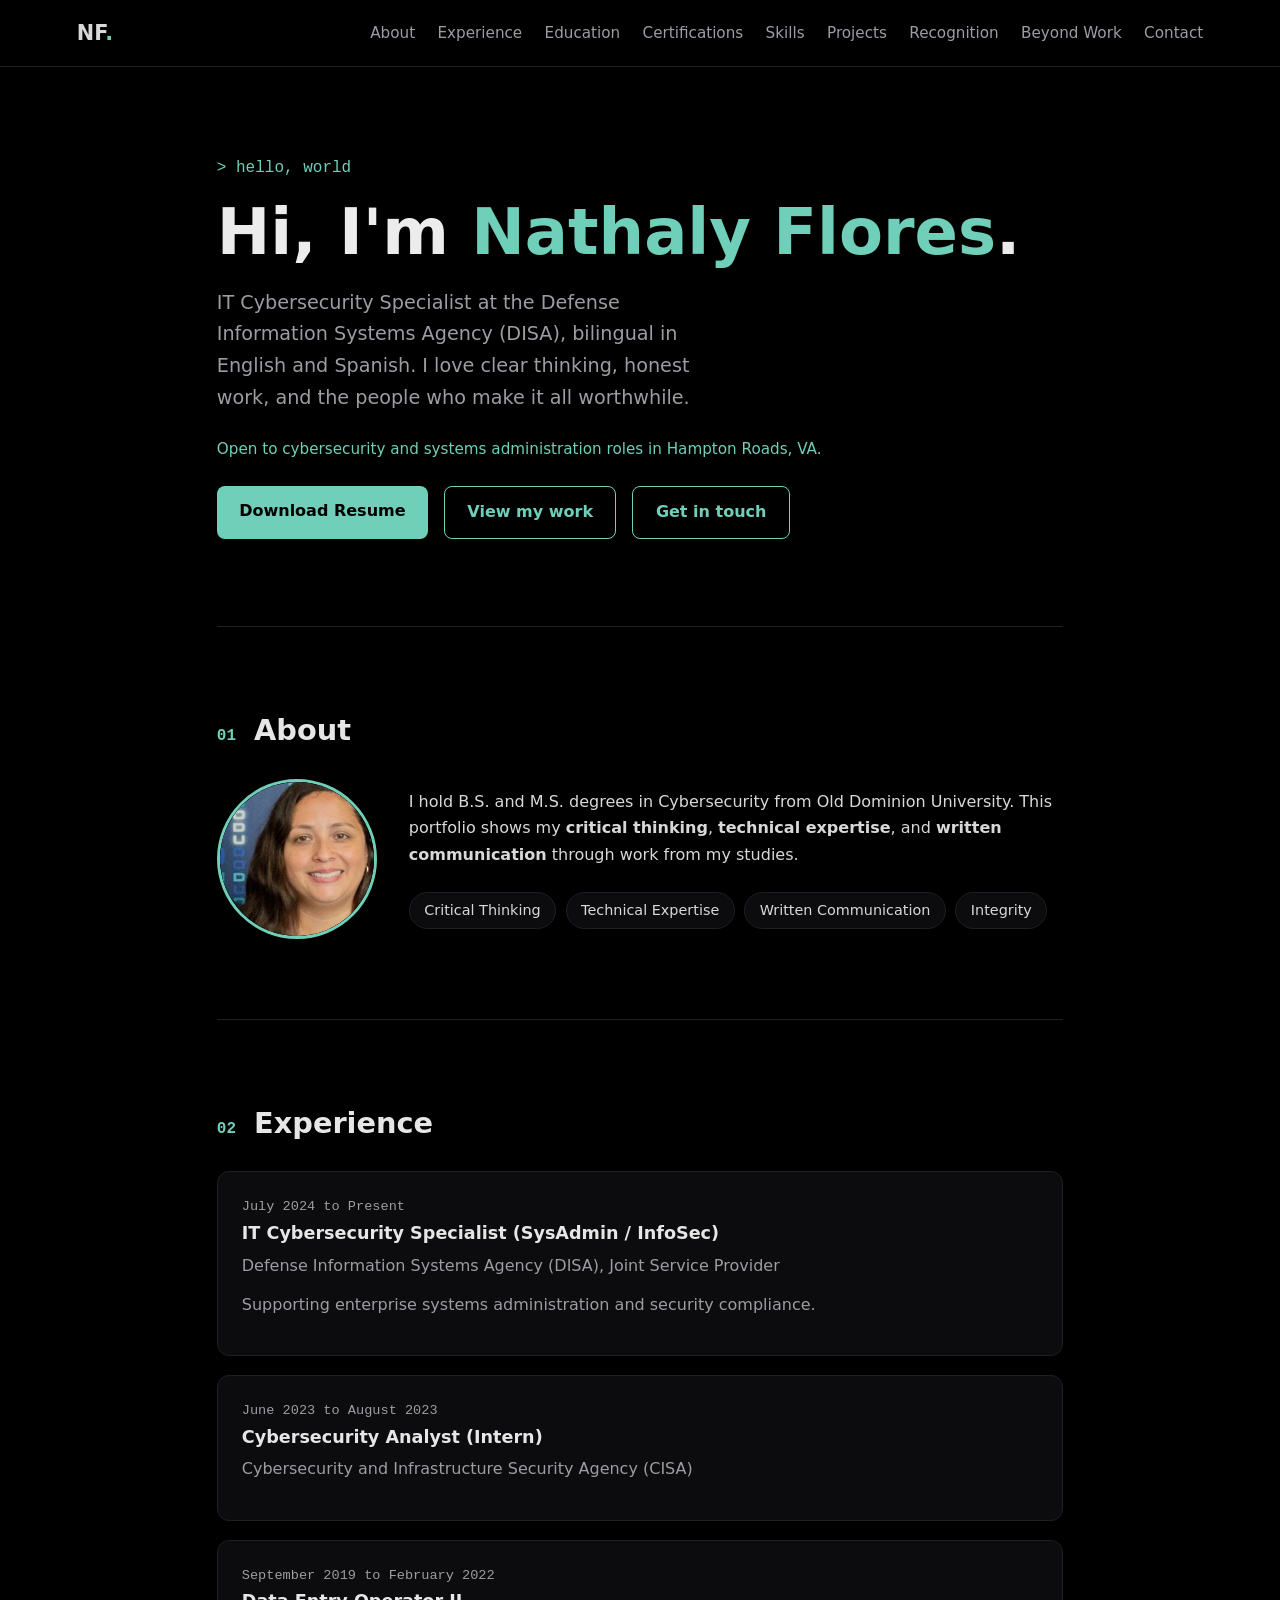
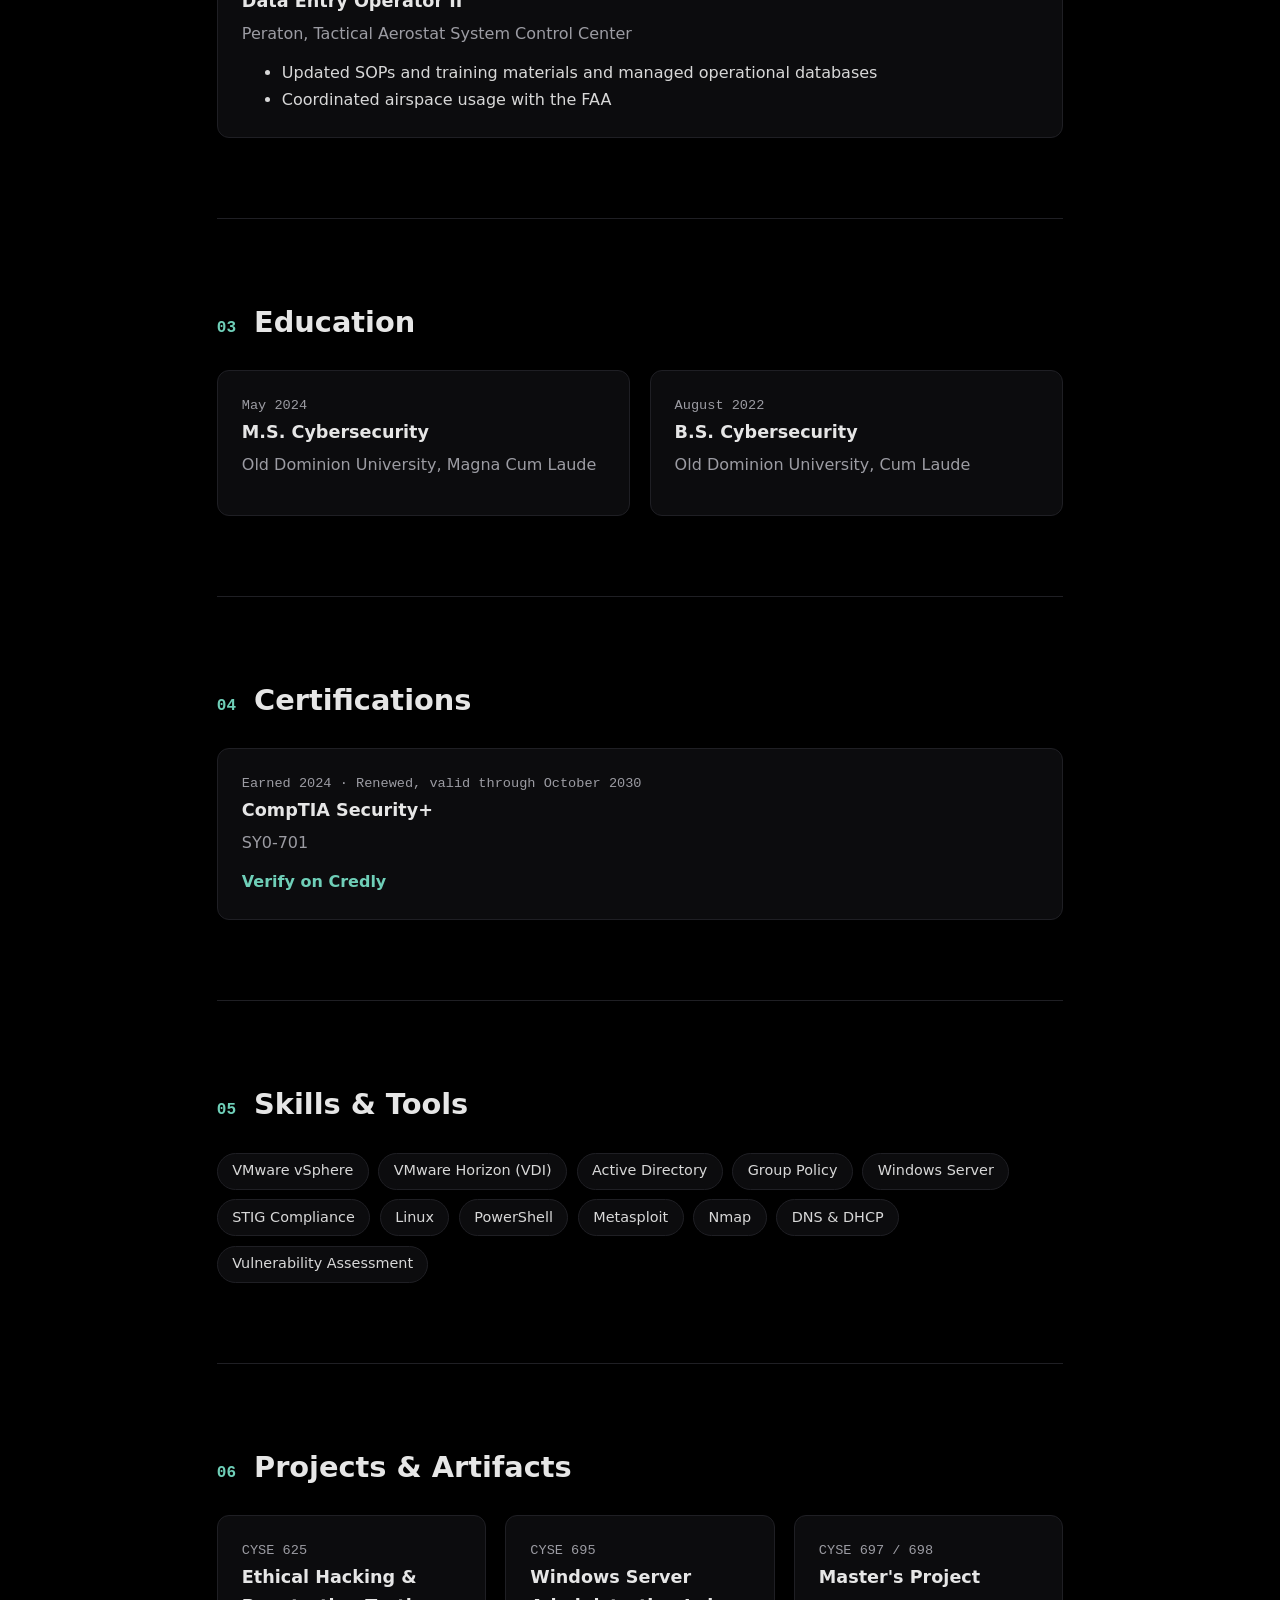
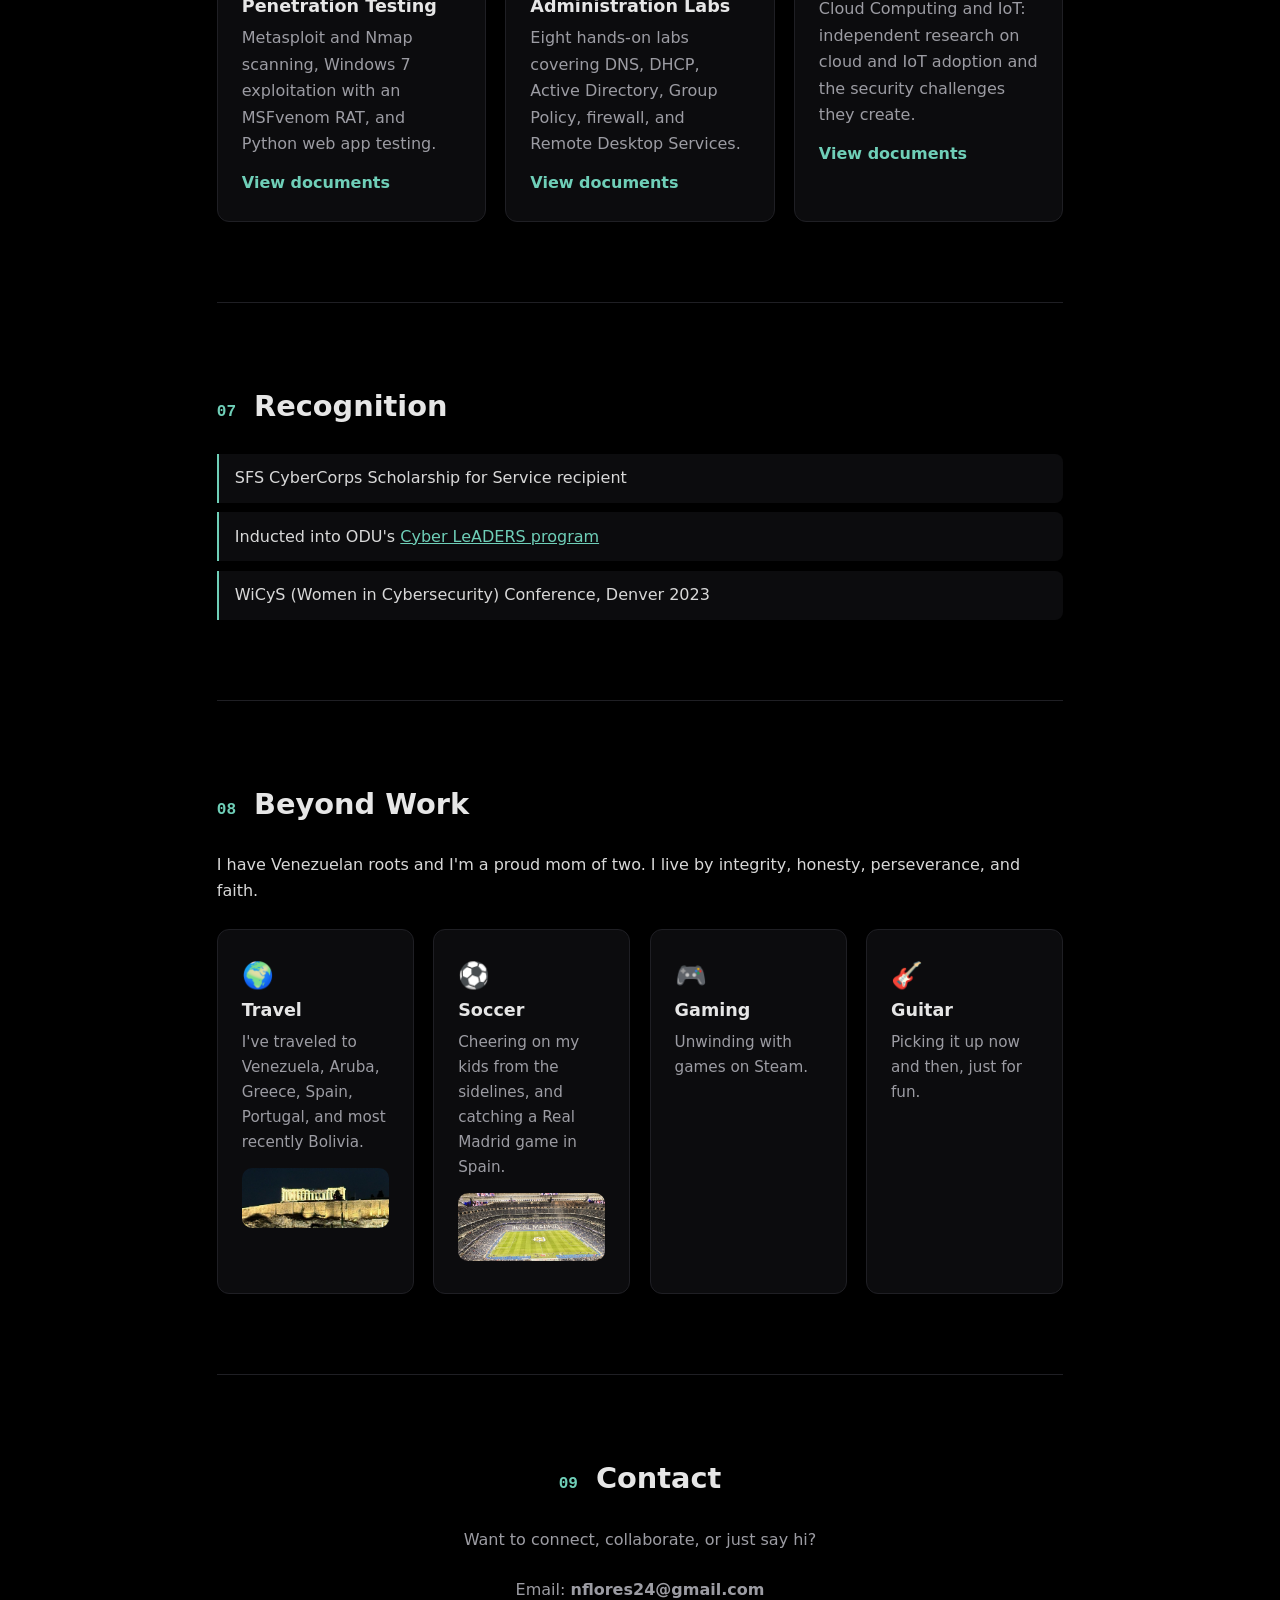
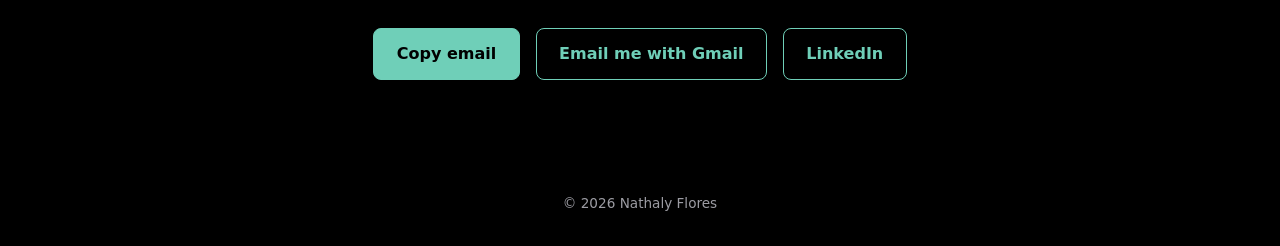
==== commit 0e5f0157: "Update VDI wording" ====
--- a/index.html
+++ b/index.html
@@ -29,7 +29,7 @@
   <h1>Hi, I'm <span class="accent">Nathaly Flores</span>.</h1>
   <p class="lead">IT Cybersecurity Specialist at the Defense Information Systems Agency (DISA), bilingual in English and Spanish. I love clear thinking, honest work, and the people who make it all worthwhile.</p>
   <p class="open-to">Open to cybersecurity and systems administration roles in Hampton Roads, VA.</p>
-  <div class="cta"><a class="btn" href="docs/Nathaly_Flores_Resume.pdf?v=3" target="_blank" rel="noopener">Download Resume</a><a class="btn ghost" href="#projects">View my work</a><a class="btn ghost" href="#contact">Get in touch</a></div>
+  <div class="cta"><a class="btn" href="docs/Nathaly_Flores_Resume.pdf?v=4" target="_blank" rel="noopener">Download Resume</a><a class="btn ghost" href="#projects">View my work</a><a class="btn ghost" href="#contact">Get in touch</a></div>
 </section>
 <section id="about">
   <h2><span class="num">01</span> About</h2>
@@ -61,7 +61,7 @@
 </section>
 <section id="skills">
   <h2><span class="num">05</span> Skills &amp; Tools</h2>
-  <ul class="tags" aria-label="Skills and tools"><li>VMware vSphere</li><li>VMware Horizon (VDI, sandbox)</li><li>Active Directory</li><li>Group Policy</li><li>Windows Server</li><li>STIG Compliance</li><li>Linux</li><li>PowerShell</li><li>Metasploit</li><li>Nmap</li><li>DNS &amp; DHCP</li><li>Vulnerability Assessment</li></ul>
+  <ul class="tags" aria-label="Skills and tools"><li>VMware vSphere</li><li>VMware Horizon (VDI)</li><li>Active Directory</li><li>Group Policy</li><li>Windows Server</li><li>STIG Compliance</li><li>Linux</li><li>PowerShell</li><li>Metasploit</li><li>Nmap</li><li>DNS &amp; DHCP</li><li>Vulnerability Assessment</li></ul>
 </section>
 <section id="projects">
   <h2><span class="num">06</span> Projects &amp; Artifacts</h2>
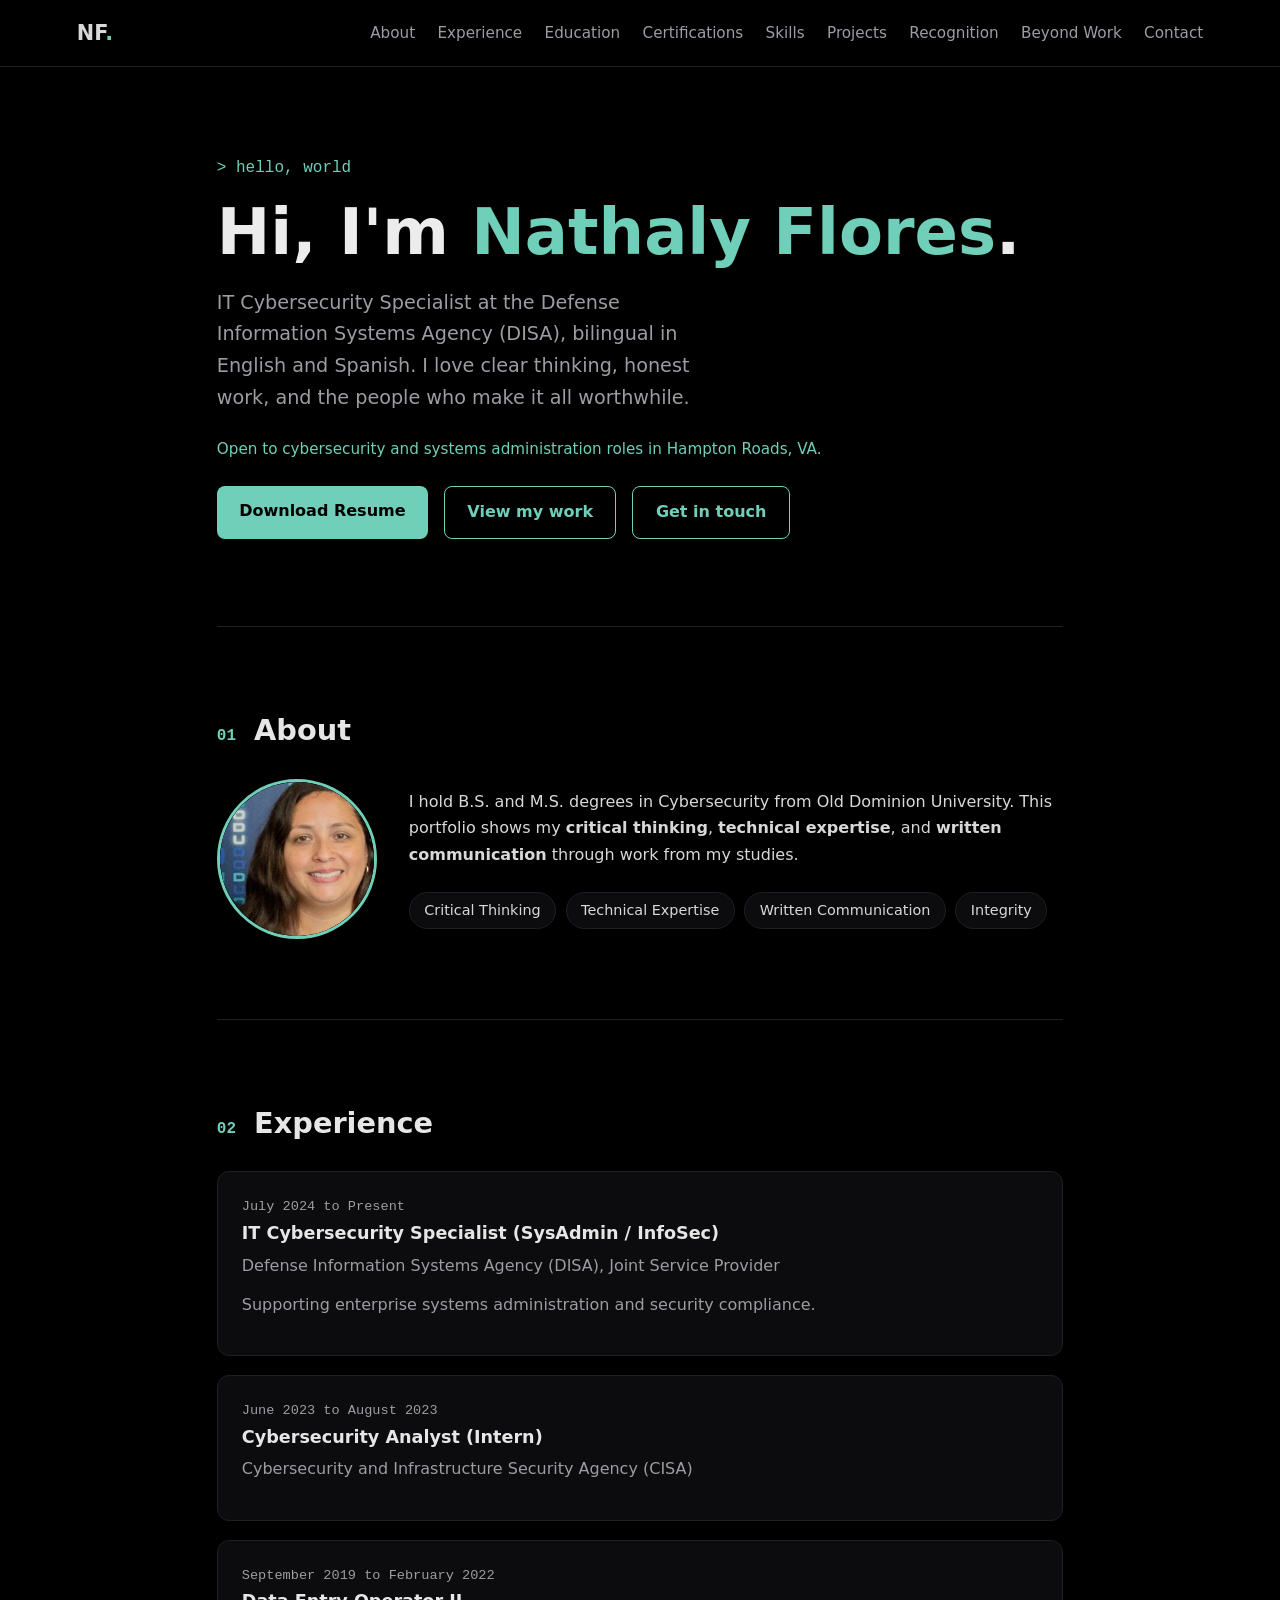
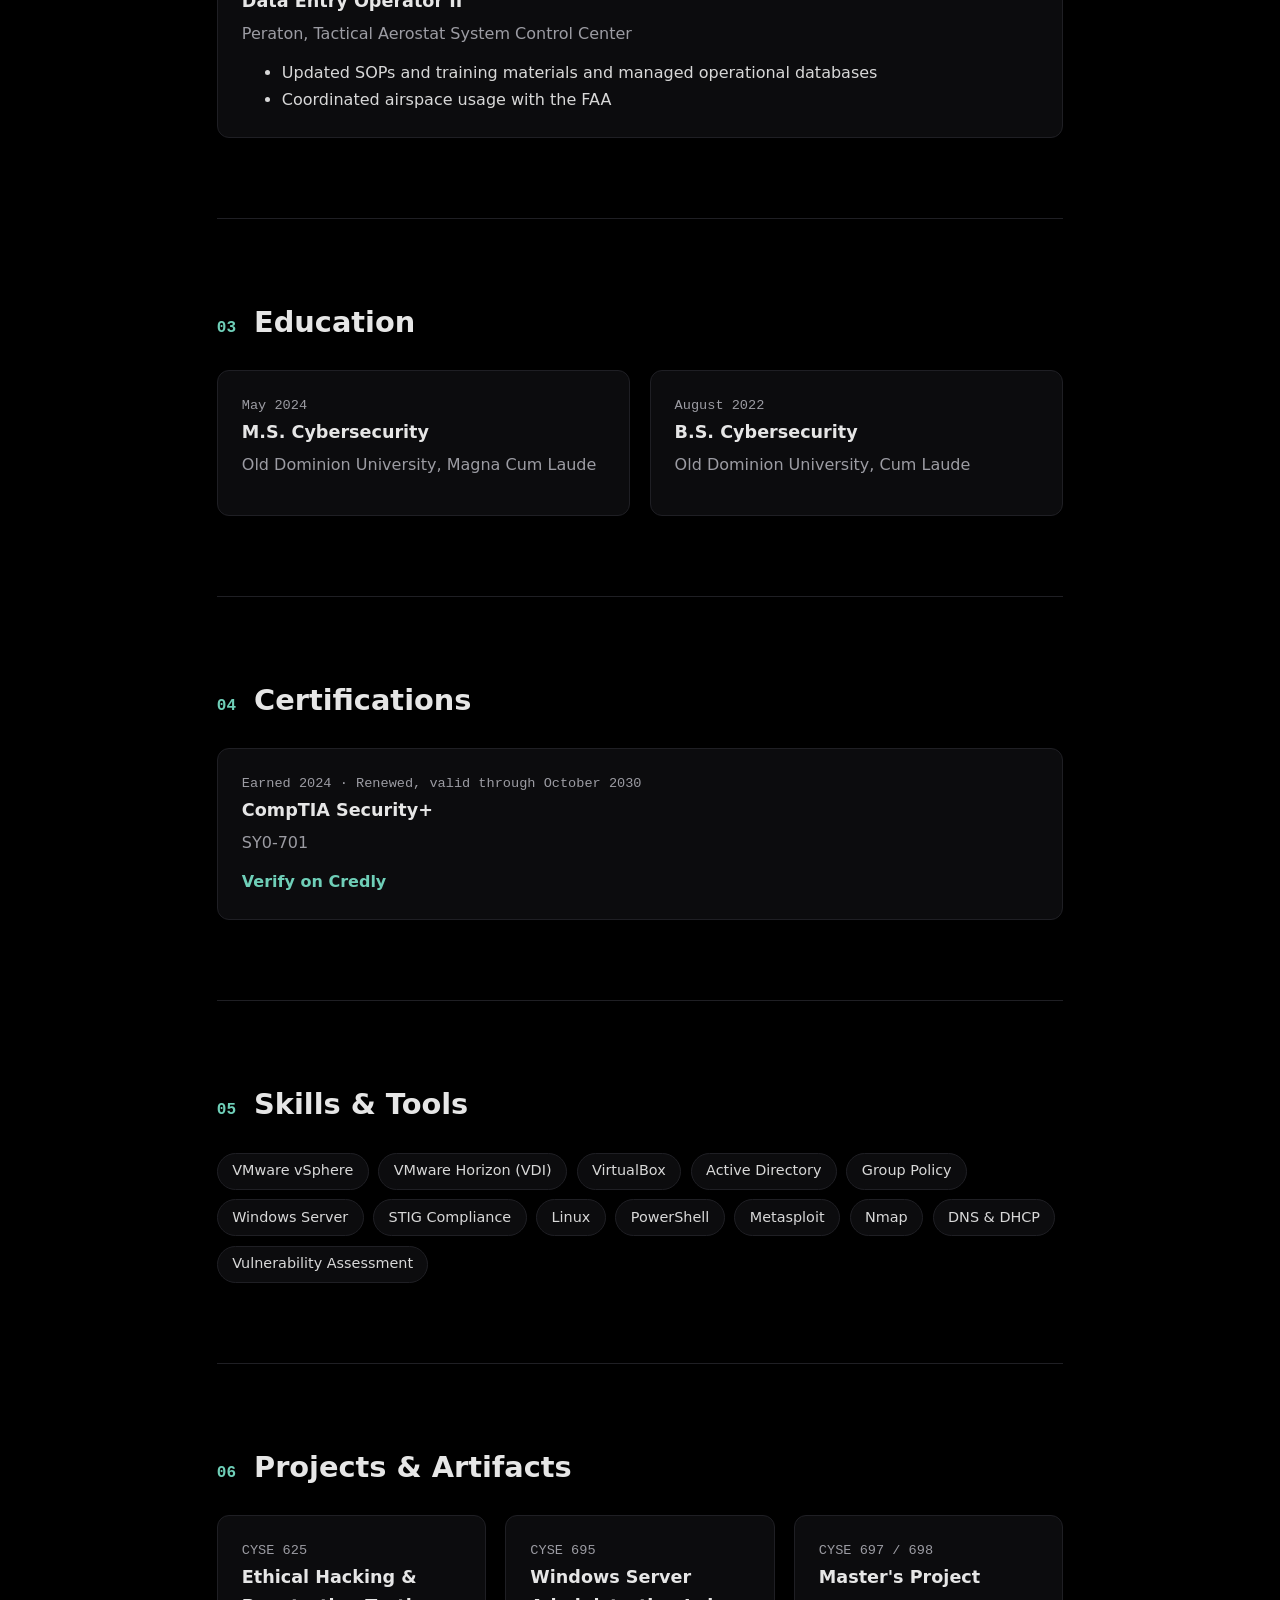
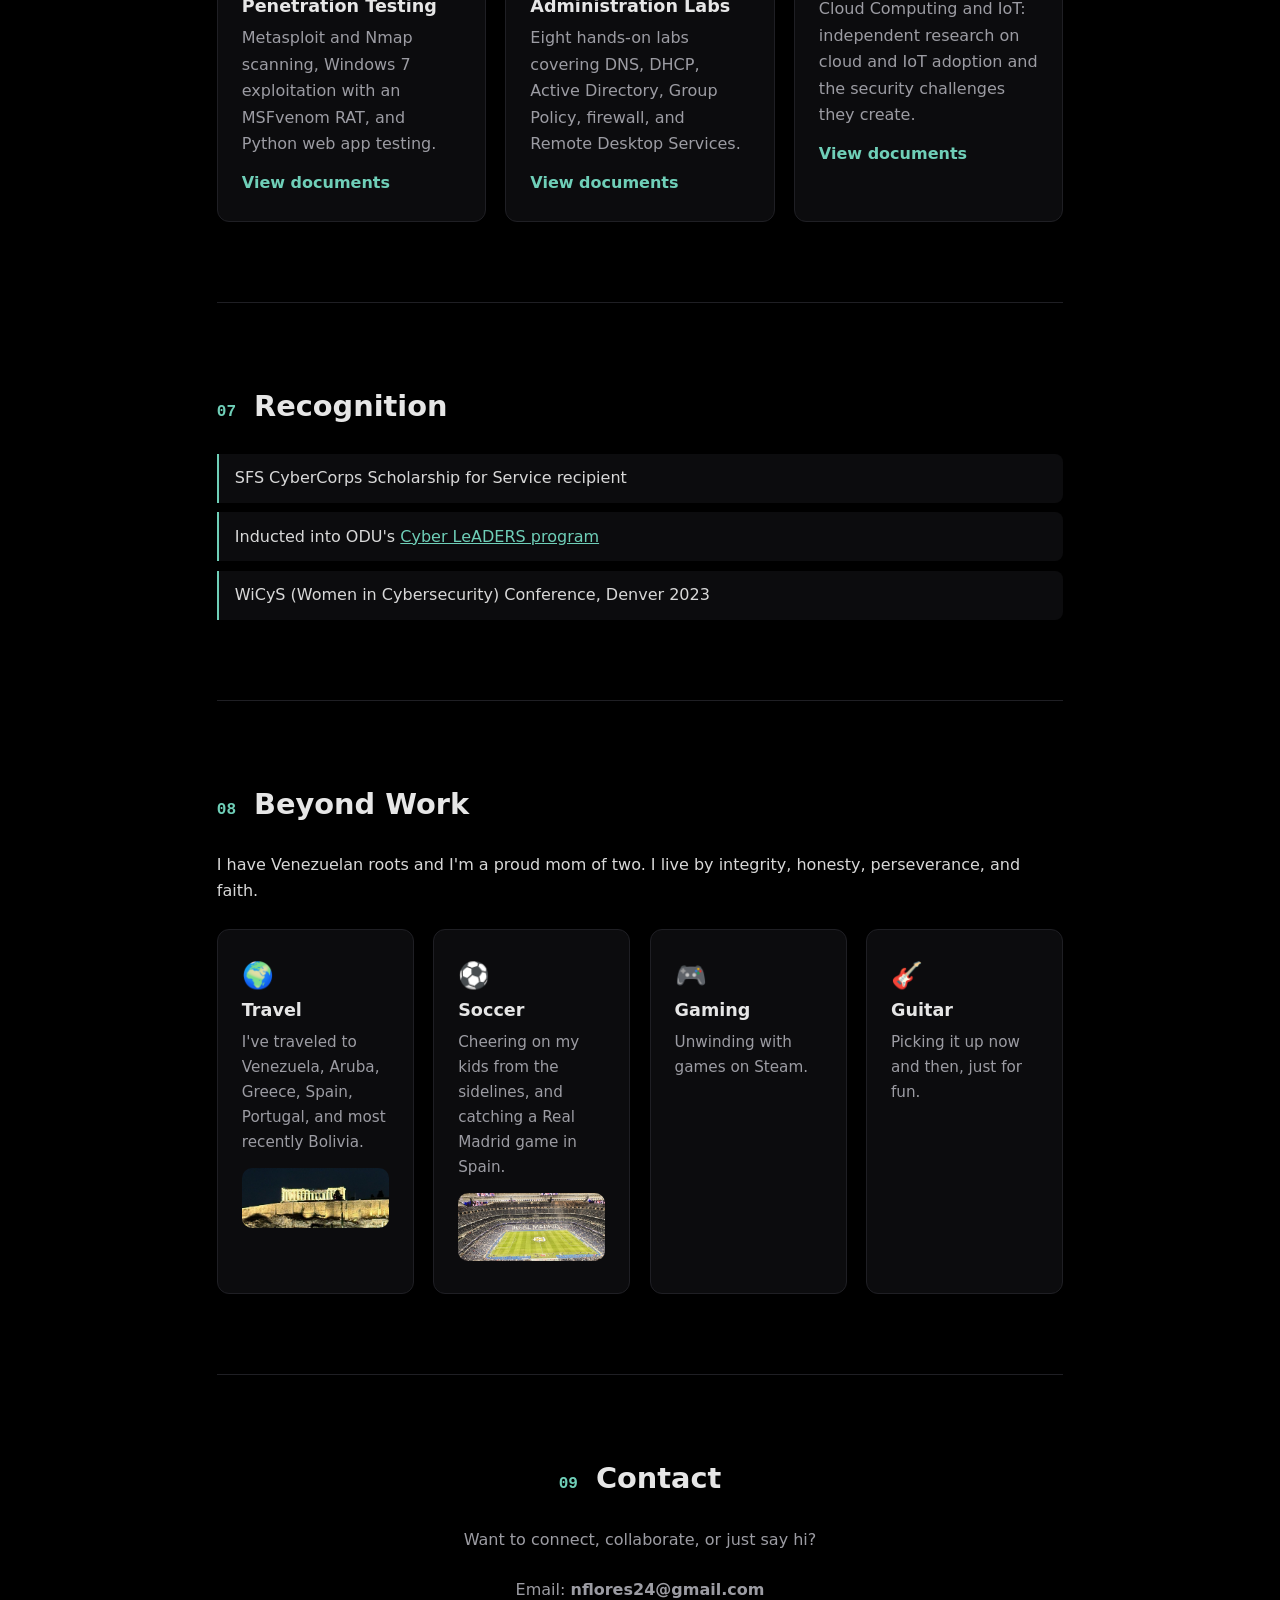
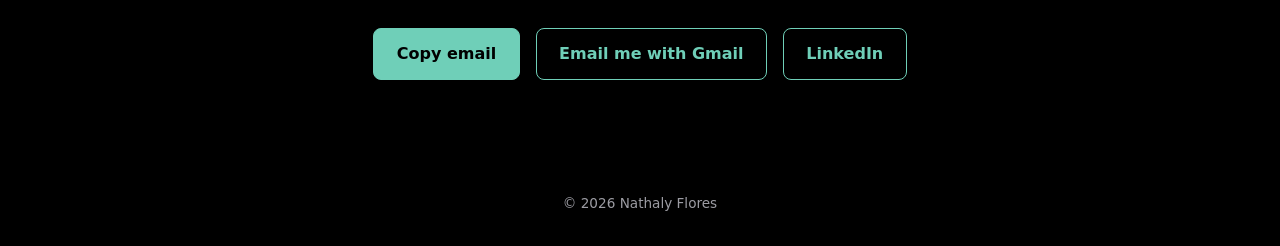
==== commit 0a6fbc45: "Add VirtualBox skill" ====
--- a/index.html
+++ b/index.html
@@ -61,7 +61,7 @@
 </section>
 <section id="skills">
   <h2><span class="num">05</span> Skills &amp; Tools</h2>
-  <ul class="tags" aria-label="Skills and tools"><li>VMware vSphere</li><li>VMware Horizon (VDI)</li><li>Active Directory</li><li>Group Policy</li><li>Windows Server</li><li>STIG Compliance</li><li>Linux</li><li>PowerShell</li><li>Metasploit</li><li>Nmap</li><li>DNS &amp; DHCP</li><li>Vulnerability Assessment</li></ul>
+  <ul class="tags" aria-label="Skills and tools"><li>VMware vSphere</li><li>VMware Horizon (VDI)</li><li>VirtualBox</li><li>Active Directory</li><li>Group Policy</li><li>Windows Server</li><li>STIG Compliance</li><li>Linux</li><li>PowerShell</li><li>Metasploit</li><li>Nmap</li><li>DNS &amp; DHCP</li><li>Vulnerability Assessment</li></ul>
 </section>
 <section id="projects">
   <h2><span class="num">06</span> Projects &amp; Artifacts</h2>
